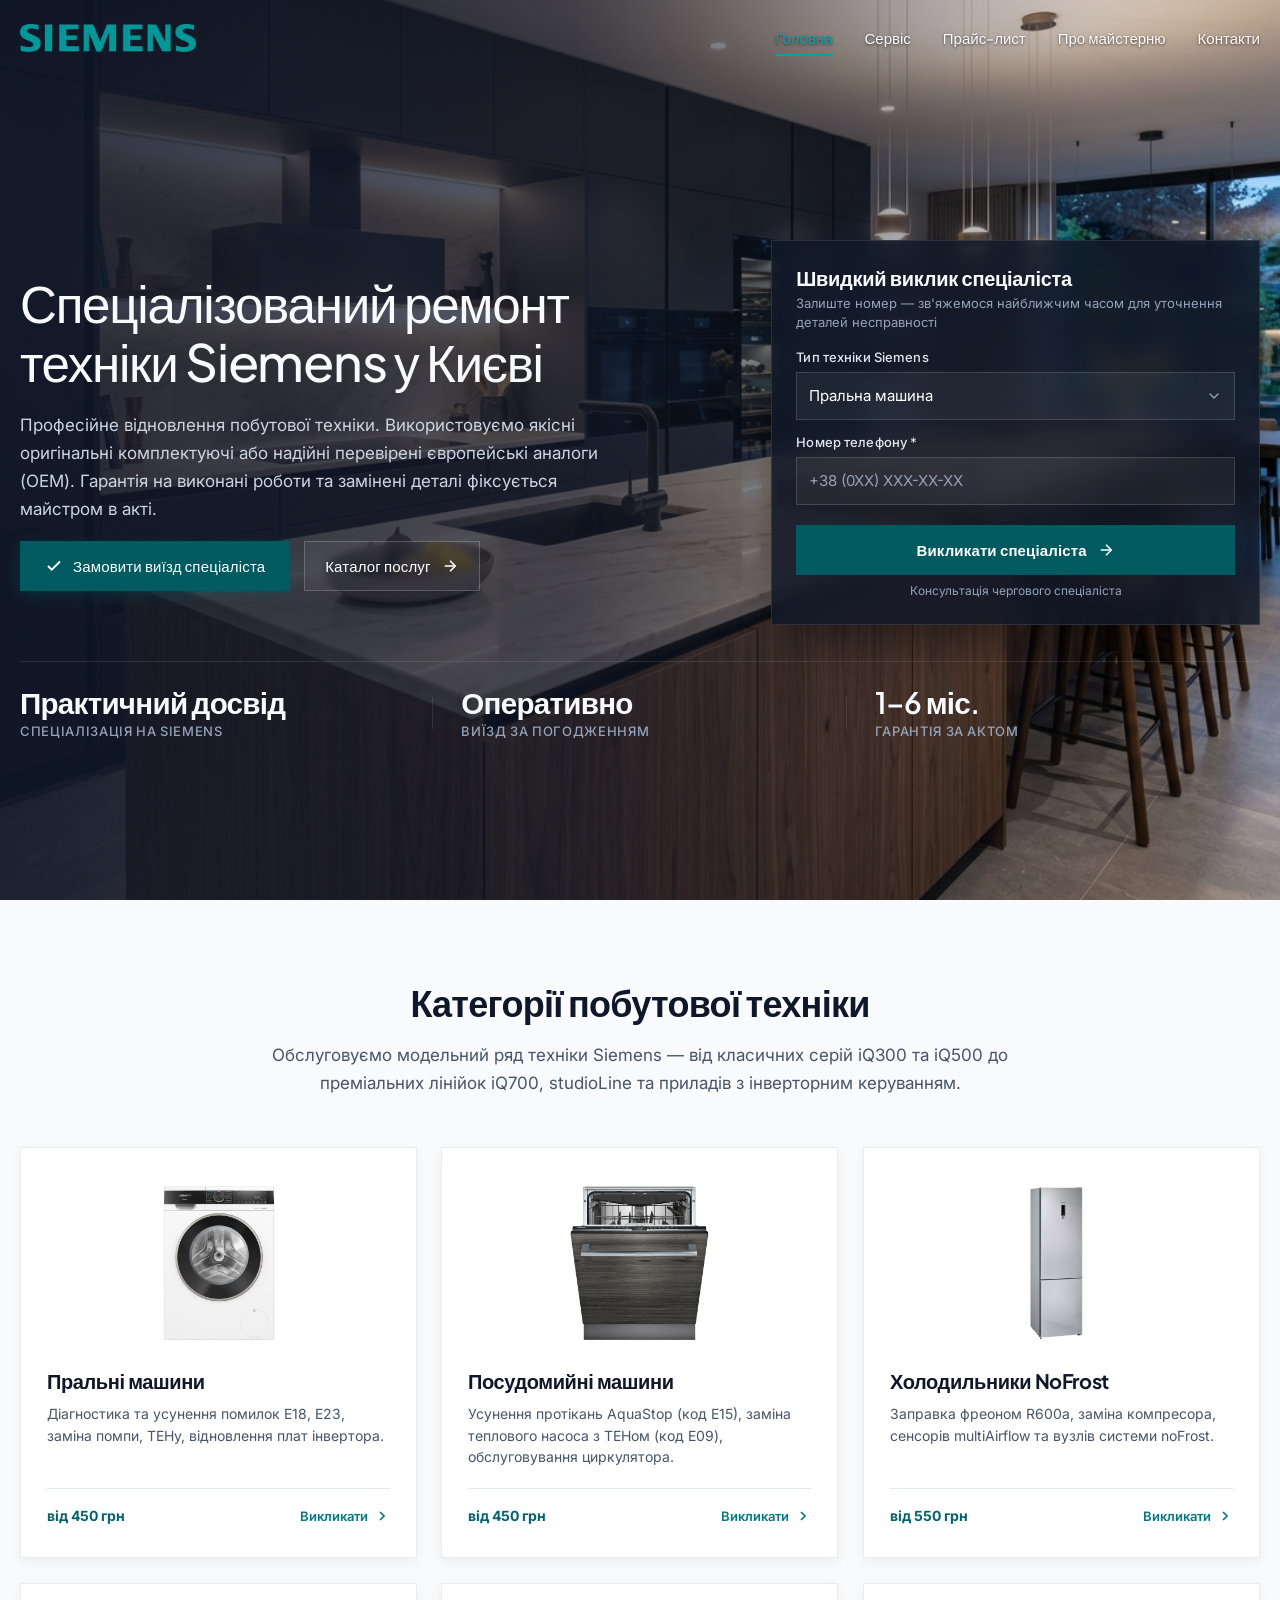
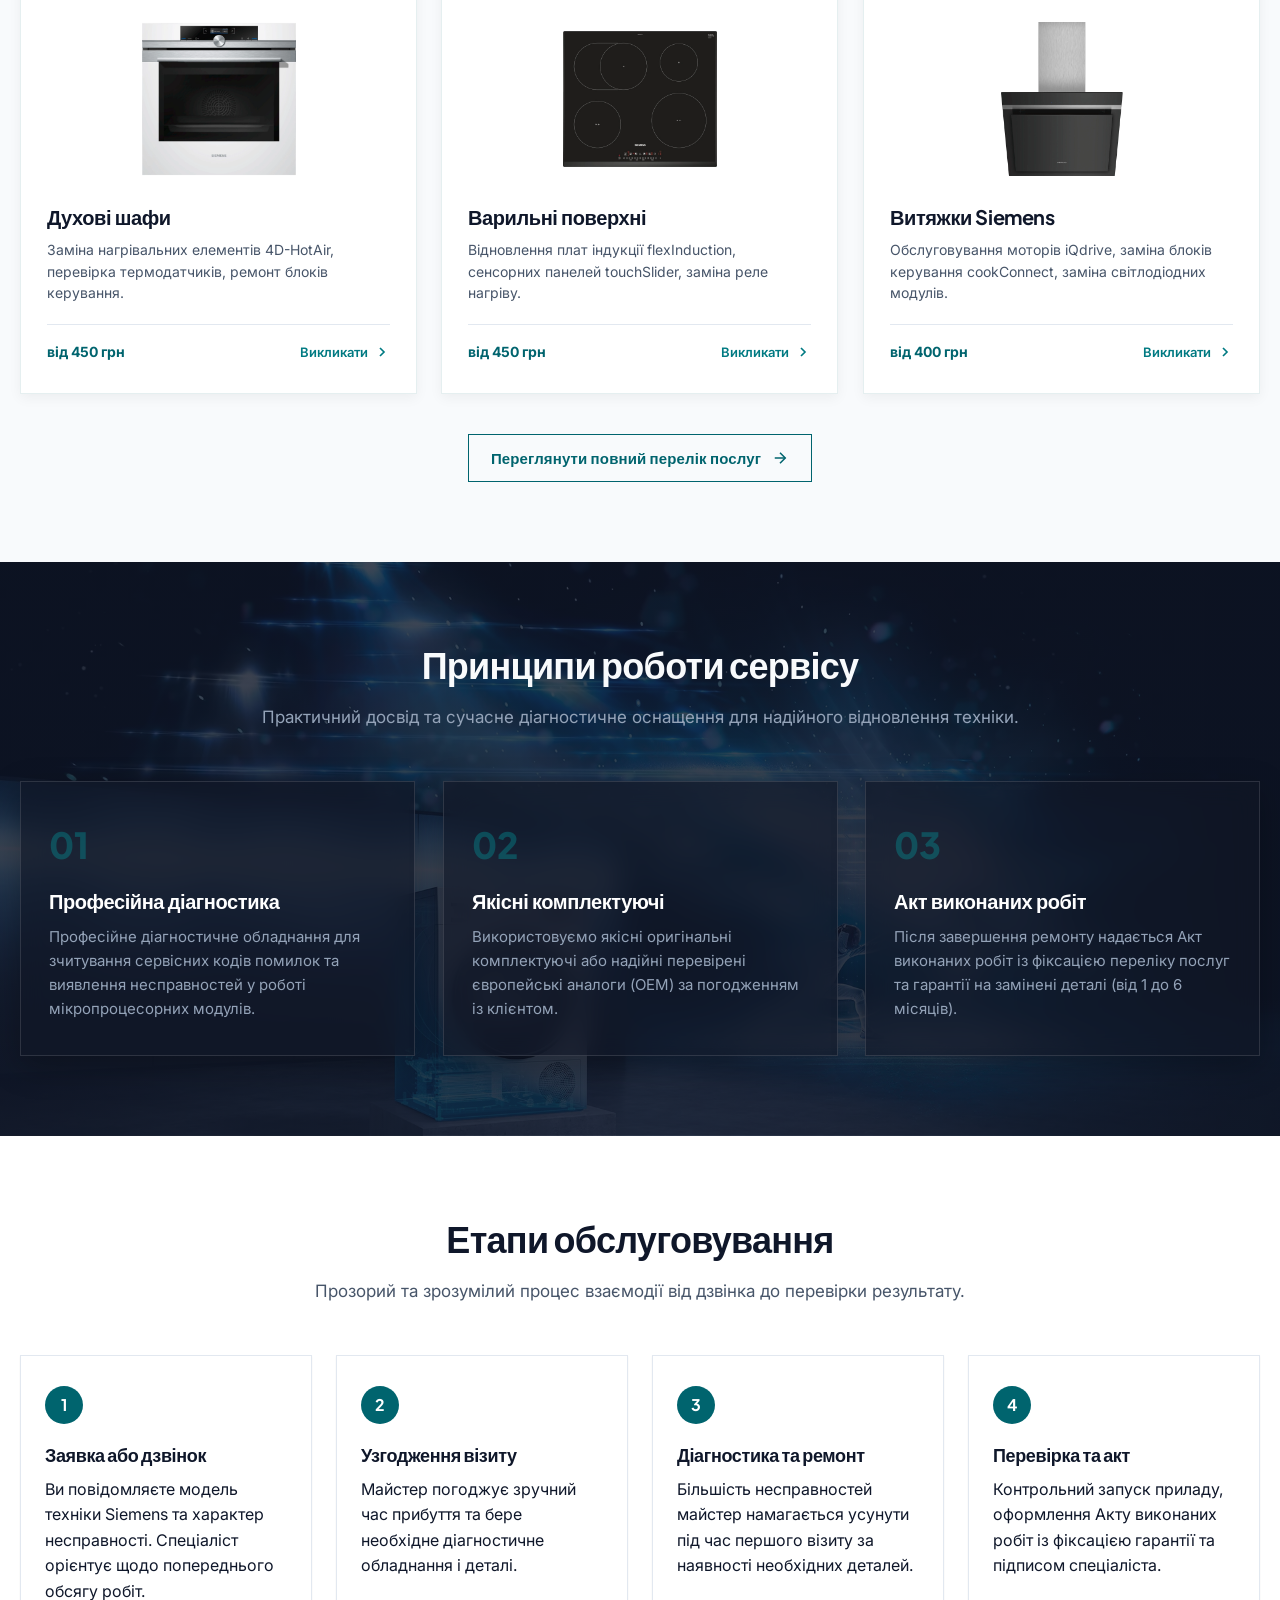
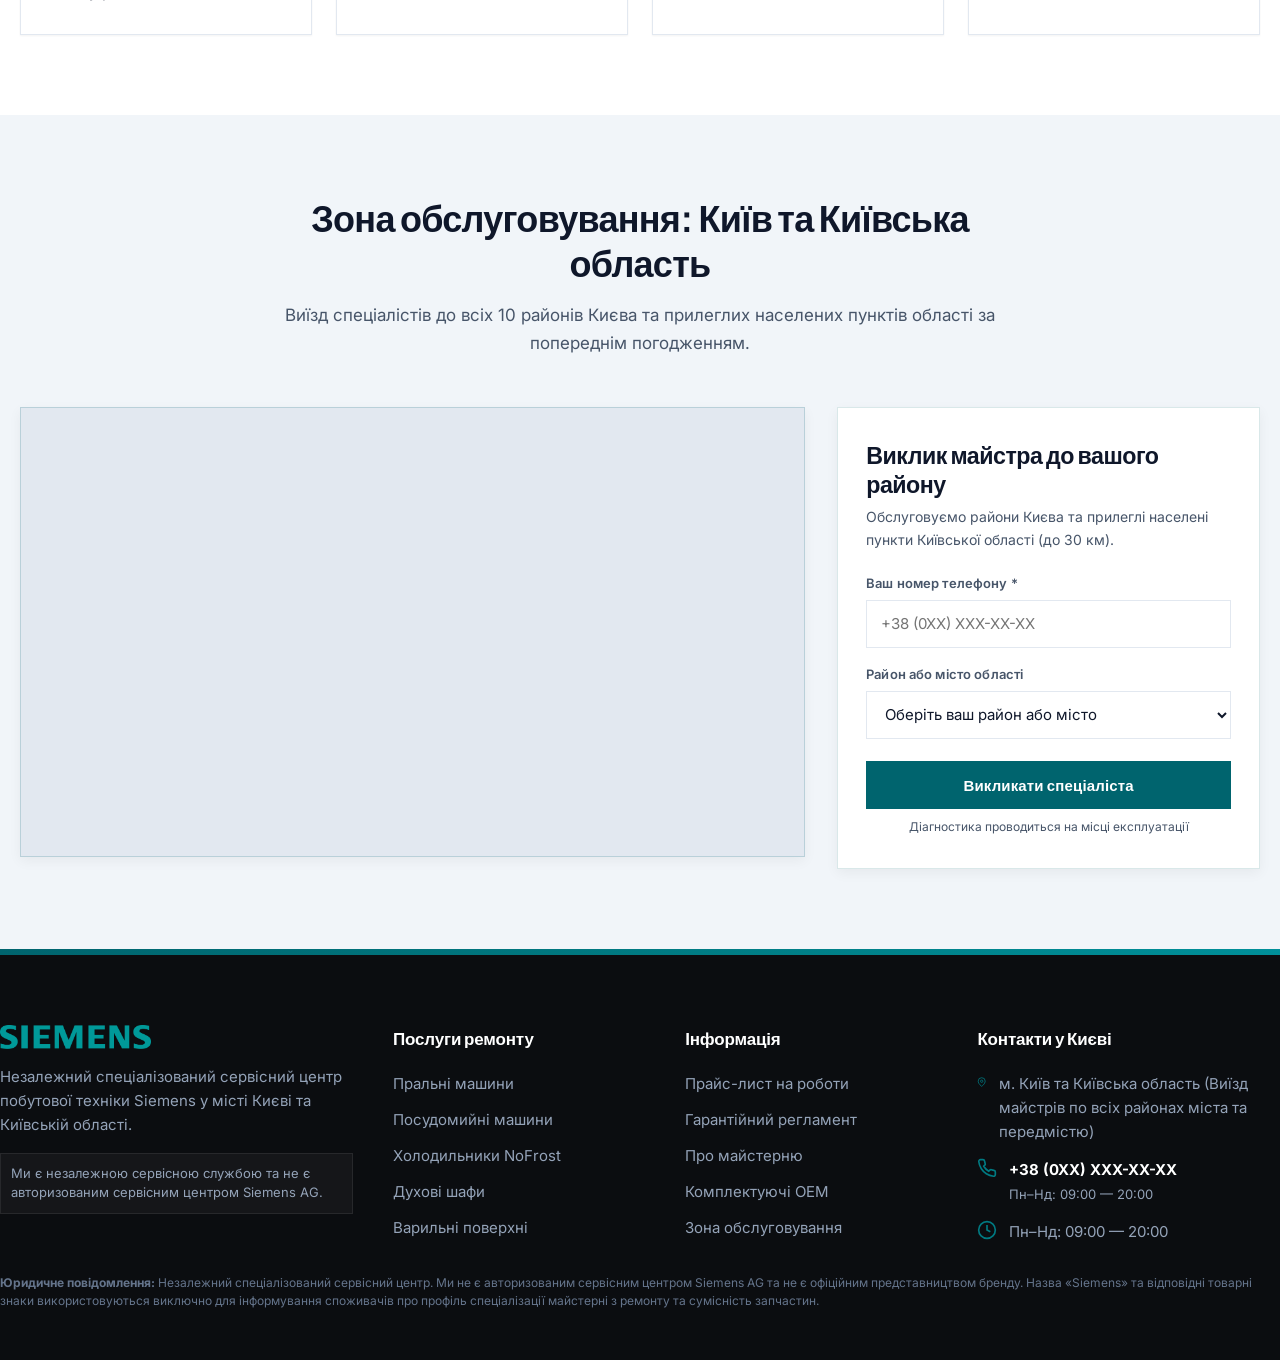
==== index.html @ 7199982a "Initial commit: Siemens service center website" ====
<!DOCTYPE html>
<html lang="uk">

<head>
  <meta charset="UTF-8">
  <meta name="viewport" content="width=device-width, initial-scale=1.0">
  <title>сервісний центр техніки Siemens</title>
  <meta name="description"
    content="Незалежний спеціалізований сервісний центр побутової техніки Siemens у Києві та Київській області. Професійна діагностика, якісні комплектуючі, гарантія на виконані роботи та замінені деталі за актом.">
  <link rel="preconnect" href="https://fonts.googleapis.com">
  <link rel="preconnect" href="https://fonts.gstatic.com" crossorigin>
  <link
    href="https://fonts.googleapis.com/css2?family=Inter:wght@400;500;600;700&family=Plus+Jakarta+Sans:wght@500;600;700;800&display=swap"
    rel="stylesheet">
  <link rel="stylesheet" href="css/style.css">
</head>

<body>



  <!-- Clean Transparent Header -->
  <header class="site-header">
    <div class="container header-wrap">
      <a href="index.html" class="brand-logo" aria-label="Siemens">
        <img src="img/logo.webp" alt="SIEMENS" class="brand-logo-img">
      </a>
      <nav class="main-nav" aria-label="Головна навігація">
        <a href="index.html" class="nav-link active">Головна</a>

        <a href="services.html" class="nav-link">Сервіс</a>
        <a href="prices.html" class="nav-link">Прайс-лист</a>
        <a href="about.html" class="nav-link">Про майстерню</a>
        <a href="contacts.html" class="nav-link">Контакти</a>
      </nav>
      <button type="button" class="mobile-menu-toggle" aria-label="Відкрити меню" data-drawer-open>
        <svg width="26" height="26" viewBox="0 0 24 24" fill="none" stroke="currentColor" stroke-width="2.5"
          stroke-linecap="round">
          <line x1="3" y1="6" x2="21" y2="6"></line>
          <line x1="3" y1="12" x2="21" y2="12"></line>
          <line x1="3" y1="18" x2="21" y2="18"></line>
        </svg>
      </button>
    </div>
  </header>

  <!-- Mobile Drawer -->
  <div class="mobile-drawer-overlay"></div>
  <div class="mobile-drawer">
    <div>
      <div class="mobile-drawer-header">
        <a href="index.html" class="brand-logo">
          <img src="img/logo.webp" alt="Siemens" class="brand-logo-img" style="height: 22px;">
        </a>
        <button type="button" class="mobile-drawer-close" style="background:none; color:#fff; cursor:pointer;"
          aria-label="Закрити меню">
          <svg width="24" height="24" viewBox="0 0 24 24" fill="none" stroke="currentColor" stroke-width="2">
            <line x1="18" y1="6" x2="6" y2="18"></line>
            <line x1="6" y1="6" x2="18" y2="18"></line>
          </svg>
        </button>
      </div>
      <div
        style="font-size: 0.75rem; color: var(--text-light-muted); padding: 0 0 16px 0; border-bottom: 1px solid rgba(255,255,255,0.08); margin-bottom: 16px;">
        Незалежний спеціалізований сервісний центр. Ми не є авторизованим сервісним центром Siemens AG.
      </div>
      <ul class="mobile-nav-list">
        <li><a href="index.html" class="mobile-nav-link active">Головна</a></li>
        <li><a href="services.html" class="mobile-nav-link">Послуги ремонту</a></li>
        <li><a href="prices.html" class="mobile-nav-link">Прайс-лист</a></li>
        <li><a href="about.html" class="mobile-nav-link">Про майстерню</a></li>
        <li><a href="contacts.html" class="mobile-nav-link">Контакти</a></li>
      </ul>
    </div>
    <div style="padding-top: 24px; border-top: 1px solid rgba(255,255,255,0.1);">
      <p style="font-size: 0.8125rem; color: var(--text-light-muted); margin-bottom: 8px;">Зв'язок зі спеціалістом:</p>
      <a href="tel:+380000000000" data-config="phone-mobile"
        style="color: #fff; font-weight: 700; font-size: 1.1rem; display: block; margin-bottom: 16px;">+38 (0XX)
        XXX-XX-XX</a>
      <button type="button" class="btn btn-primary" style="width: 100%;" data-modal-trigger>
        <span>Викликати спеціаліста</span>
      </button>
    </div>
  </div>

  <main id="main-content">
    <!-- Hero Section -->
    <section class="hero-section">
      <div class="container">
        <div class="hero-grid">
          <div class="hero-content">
            <h1 class="hero-title">
              Спеціалізований ремонт техніки Siemens у Києві
            </h1>
            <p class="hero-subtitle">
              Професійне відновлення побутової техніки. Використовуємо якісні оригінальні комплектуючі або надійні
              перевірені європейські аналоги (OEM). Гарантія на виконані роботи та замінені деталі фіксується майстром в
              акті.
            </p>
            <div class="hero-actions">
              <button type="button" class="btn btn-primary" data-modal-trigger data-service="Виклик спеціаліста">
                <svg width="18" height="18" viewBox="0 0 24 24" fill="none" stroke="currentColor" stroke-width="2.5">
                  <polyline points="20 6 9 17 4 12"></polyline>
                </svg>
                <span>Замовити виїзд спеціаліста</span>
              </button>
              <a href="services.html" class="btn btn-outline">
                <span>Каталог послуг</span>
                <svg width="18" height="18" viewBox="0 0 24 24" fill="none" stroke="currentColor" stroke-width="2">
                  <line x1="5" y1="12" x2="19" y2="12"></line>
                  <polyline points="12 5 19 12 12 19"></polyline>
                </svg>
              </a>
            </div>
          </div>

          <!-- Quick Express Request Card -->
          <div class="hero-card">
            <div class="hero-card-header">
              <h2 class="hero-card-title">Швидкий виклик спеціаліста</h2>
              <p class="hero-card-desc">Залиште номер — зв'яжемося найближчим часом для уточнення деталей несправності
              </p>
            </div>
            <form data-ajax-form method="POST" action="send.php">
              <!-- Honeypot -->
              <input type="text" name="website_url" class="form-honeypot" tabindex="-1" autocomplete="off">
              <input type="hidden" name="form_source" value="Головний екран (Hero)">

              <div class="form-group">
                <label class="form-label">Тип техніки Siemens</label>
                <select name="appliance" class="form-control" required>
                  <option value="Пральна машина">Пральна машина</option>
                  <option value="Посудомийна машина">Посудомийна машина</option>
                  <option value="Холодильник">Холодильник NoFrost</option>
                  <option value="Духова шафа">Духова шафа</option>
                  <option value="Варильна поверхня">Варильна поверхня</option>
                  <option value="Витяжка">Витяжка</option>
                </select>
              </div>

              <div class="form-group">
                <label class="form-label">Номер телефону *</label>
                <input type="tel" name="phone" class="form-control" placeholder="+38 (0XX) XXX-XX-XX" required>
              </div>

              <button type="submit" class="btn btn-primary" style="width: 100%; margin-top: 8px;">
                <span>Викликати спеціаліста</span>
                <svg width="18" height="18" viewBox="0 0 24 24" fill="none" stroke="currentColor" stroke-width="2">
                  <line x1="5" y1="12" x2="19" y2="12"></line>
                  <polyline points="12 5 19 12 12 19"></polyline>
                </svg>
              </button>
              <p class="form-help" style="text-align: center;">Консультація чергового спеціаліста</p>
            </form>
          </div>
        </div>

        <!-- Bottom Transparent Metrics Row -->
        <div class="hero-metrics">
          <div class="metric-item">
            <span class="metric-val" data-config="metrics-experience">Досвід</span>
            <span class="metric-label">Спеціалізація на Siemens</span>
          </div>
          <div class="metric-item">
            <span class="metric-val" data-config="metrics-arrival">Оперативно</span>
            <span class="metric-label">Виїзд за погодженням</span>
          </div>
          <div class="metric-item">
            <span class="metric-val" data-config="metrics-warranty">1–6 міс.</span>
            <span class="metric-label">Гарантія за актом</span>
          </div>
        </div>
      </div>
    </section>

    <!-- Categories Grid Section (Clean White Cards) -->
    <section id="services" class="section-py" style="background-color: var(--bg-light);">
      <div class="container">
        <div class="section-header">
          <h2 class="section-title">Категорії побутової техніки</h2>
          <p class="section-desc">
            Обслуговуємо модельний ряд техніки Siemens — від класичних серій iQ300 та iQ500 до преміальних лінійок
            iQ700, studioLine та приладів з інверторним керуванням.
          </p>
        </div>

        <div class="categories-grid">
          <!-- Card 1: Washing -->
          <div class="category-card" data-modal-trigger data-service="Пральні машини">
            <div class="category-image-box">
              <img src="img/pralka.webp" alt="Пральні машини Siemens" class="category-img" loading="lazy">
            </div>
            <h3 class="category-title">Пральні машини</h3>
            <p class="category-desc">
              Діагностика та усунення помилок E18, E23, заміна помпи, ТЕНу, відновлення плат інвертора.
            </p>
            <div class="category-footer">
              <span class="category-price">від 450 грн</span>
              <span class="category-arrow">
                <span>Викликати</span>
                <svg width="16" height="16" viewBox="0 0 24 24" fill="none" stroke="currentColor" stroke-width="2.5">
                  <polyline points="9 18 15 12 9 6"></polyline>
                </svg>
              </span>
            </div>
          </div>

          <!-- Card 2: Dishwashers -->
          <div class="category-card" data-modal-trigger data-service="Посудомийні машини">
            <div class="category-image-box">
              <img src="img/posuda.webp" alt="Посудомийні машини Siemens" class="category-img" loading="lazy">
            </div>
            <h3 class="category-title">Посудомийні машини</h3>
            <p class="category-desc">
              Усунення протікань AquaStop (код E15), заміна теплового насоса з ТЕНом (код E09), обслуговування
              циркулятора.
            </p>
            <div class="category-footer">
              <span class="category-price">від 450 грн</span>
              <span class="category-arrow">
                <span>Викликати</span>
                <svg width="16" height="16" viewBox="0 0 24 24" fill="none" stroke="currentColor" stroke-width="2.5">
                  <polyline points="9 18 15 12 9 6"></polyline>
                </svg>
              </span>
            </div>
          </div>

          <!-- Card 3: Fridges -->
          <div class="category-card" data-modal-trigger data-service="Холодильники">
            <div class="category-image-box">
              <img src="img/holodos.webp" alt="Холодильники Siemens NoFrost" class="category-img" loading="lazy">
            </div>
            <h3 class="category-title">Холодильники NoFrost</h3>
            <p class="category-desc">
              Заправка фреоном R600a, заміна компресора, сенсорів multiAirflow та вузлів системи noFrost.
            </p>
            <div class="category-footer">
              <span class="category-price">від 550 грн</span>
              <span class="category-arrow">
                <span>Викликати</span>
                <svg width="16" height="16" viewBox="0 0 24 24" fill="none" stroke="currentColor" stroke-width="2.5">
                  <polyline points="9 18 15 12 9 6"></polyline>
                </svg>
              </span>
            </div>
          </div>

          <!-- Card 4: Ovens -->
          <div class="category-card" data-modal-trigger data-service="Духові шафи">
            <div class="category-image-box">
              <img src="img/Duhova-shafa.webp" alt="Духові шафи Siemens" class="category-img" loading="lazy">
            </div>
            <h3 class="category-title">Духові шафи</h3>
            <p class="category-desc">
              Заміна нагрівальних елементів 4D-HotAir, перевірка термодатчиків, ремонт блоків керування.
            </p>
            <div class="category-footer">
              <span class="category-price">від 450 грн</span>
              <span class="category-arrow">
                <span>Викликати</span>
                <svg width="16" height="16" viewBox="0 0 24 24" fill="none" stroke="currentColor" stroke-width="2.5">
                  <polyline points="9 18 15 12 9 6"></polyline>
                </svg>
              </span>
            </div>
          </div>

          <!-- Card 5: Cooktops -->
          <div class="category-card" data-modal-trigger data-service="Варильні поверхні">
            <div class="category-image-box">
              <img src="img/poverhna.webp" alt="Варильні поверхні Siemens" class="category-img" loading="lazy">
            </div>
            <h3 class="category-title">Варильні поверхні</h3>
            <p class="category-desc">
              Відновлення плат індукції flexInduction, сенсорних панелей touchSlider, заміна реле нагріву.
            </p>
            <div class="category-footer">
              <span class="category-price">від 450 грн</span>
              <span class="category-arrow">
                <span>Викликати</span>
                <svg width="16" height="16" viewBox="0 0 24 24" fill="none" stroke="currentColor" stroke-width="2.5">
                  <polyline points="9 18 15 12 9 6"></polyline>
                </svg>
              </span>
            </div>
          </div>

          <!-- Card 6: Range Hoods -->
          <div class="category-card" data-modal-trigger data-service="Витяжки">
            <div class="category-image-box">
              <img src="img/witajka.webp" alt="Витяжки Siemens" class="category-img" loading="lazy">
            </div>
            <h3 class="category-title">Витяжки Siemens</h3>
            <p class="category-desc">
              Обслуговування моторів iQdrive, заміна блоків керування cookConnect, заміна світлодіодних модулів.
            </p>
            <div class="category-footer">
              <span class="category-price">від 400 грн</span>
              <span class="category-arrow">
                <span>Викликати</span>
                <svg width="16" height="16" viewBox="0 0 24 24" fill="none" stroke="currentColor" stroke-width="2.5">
                  <polyline points="9 18 15 12 9 6"></polyline>
                </svg>
              </span>
            </div>
          </div>
        </div>

        <div style="text-align: center; margin-top: 40px;">
          <a href="services.html" class="btn btn-secondary">
            <span>Переглянути повний перелік послуг</span>
            <svg width="18" height="18" viewBox="0 0 24 24" fill="none" stroke="currentColor" stroke-width="2">
              <line x1="5" y1="12" x2="19" y2="12"></line>
              <polyline points="12 5 19 12 12 19"></polyline>
            </svg>
          </a>
        </div>
      </div>
    </section>

    <!-- Standards & Engineering Approach Section (Dark Graphite) -->
    <section class="section-py standards-section">
      <div class="container">
        <div class="section-header">
          <h2 class="section-title title-white">Принципи роботи сервісу</h2>
          <p class="section-desc desc-muted">
            Практичний досвід та сучасне діагностичне оснащення для надійного відновлення техніки.
          </p>
        </div>

        <div class="standards-grid">
          <div class="standard-card">
            <div class="standard-number">01</div>
            <h3 class="standard-title">Професійна діагностика</h3>
            <p class="standard-text">
              Професійне діагностичне обладнання для зчитування сервісних кодів помилок та виявлення несправностей у
              роботі мікропроцесорних модулів.
            </p>
          </div>

          <div class="standard-card">
            <div class="standard-number">02</div>
            <h3 class="standard-title">Якісні комплектуючі</h3>
            <p class="standard-text">
              Використовуємо якісні оригінальні комплектуючі або надійні перевірені європейські аналоги (OEM) за
              погодженням із клієнтом.
            </p>
          </div>

          <div class="standard-card">
            <div class="standard-number">03</div>
            <h3 class="standard-title">Акт виконаних робіт</h3>
            <p class="standard-text">
              Після завершення ремонту надається Акт виконаних робіт із фіксацією переліку послуг та гарантії на
              замінені деталі (від 1 до 6 місяців).
            </p>
          </div>
        </div>
      </div>
    </section>

    <!-- Step-by-Step Callout Workflow -->
    <section class="section-py" style="background-color: #ffffff;">
      <div class="container">
        <div class="section-header">
          <h2 class="section-title">Етапи обслуговування</h2>
          <p class="section-desc">
            Прозорий та зрозумілий процес взаємодії від дзвінка до перевірки результату.
          </p>
        </div>

        <div class="workflow-steps">
          <div class="step-card">
            <div class="step-badge">1</div>
            <h3 class="step-title">Заявка або дзвінок</h3>
            <p class="step-desc">
              Ви повідомляєте модель техніки Siemens та характер несправності. Спеціаліст орієнтує щодо попереднього
              обсягу робіт.
            </p>
          </div>

          <div class="step-card">
            <div class="step-badge">2</div>
            <h3 class="step-title">Узгодження візиту</h3>
            <p class="step-desc">
              Майстер погоджує зручний час прибуття та бере необхідне діагностичне обладнання і деталі.
            </p>
          </div>

          <div class="step-card">
            <div class="step-badge">3</div>
            <h3 class="step-title">Діагностика та ремонт</h3>
            <p class="step-desc">
              Більшість несправностей майстер намагається усунути під час першого візиту за наявності необхідних
              деталей.
            </p>
          </div>

          <div class="step-card">
            <div class="step-badge">4</div>
            <h3 class="step-title">Перевірка та акт</h3>
            <p class="step-desc">
              Контрольний запуск приладу, оформлення Акту виконаних робіт із фіксацією гарантії та підписом спеціаліста.
            </p>
          </div>
        </div>
      </div>
    </section>

    <!-- Interactive Real Geographic Map & Quick Request Section -->
    <section class="section-py map-section-real" id="mapSection">
      <div class="container">
        <div class="section-header">
          <h2 class="section-title">Зона обслуговування: Київ та Київська область</h2>
          <p class="section-desc">
            Виїзд спеціалістів до всіх 10 районів Києва та прилеглих населених пунктів області за попереднім
            погодженням.
          </p>
        </div>

        <div class="real-map-grid">
          <!-- Real Interactive Geographic Google Map (Height 450px) -->
          <div class="real-map-container">
            <iframe
              src="https://maps.google.com/maps?q=%D0%BC%D1%96%D1%81%D1%82%D0%BE+%D0%9A%D0%B8%D1%97%D0%B2&t=&z=11&ie=UTF8&iwloc=&output=embed"
              class="real-map-iframe" allowfullscreen="" loading="lazy" referrerpolicy="no-referrer-when-downgrade"
              title="Зона обслуговування: м. Київ та область">
            </iframe>
          </div>

          <!-- Quick Request Card -->
          <div class="real-map-form-box">
            <h3 class="floating-card-title">Виклик майстра до вашого району</h3>
            <p class="floating-card-desc">
              Обслуговуємо райони Києва та прилеглі населені пункти Київської області (до 30 км).
            </p>
            <form data-ajax-form method="POST" action="send.php">
              <input type="text" name="website_url" class="form-honeypot" tabindex="-1" autocomplete="off">
              <input type="hidden" name="form_source" value="Карта районів (index.html)">

              <div class="form-group">
                <label class="form-label">Ваш номер телефону *</label>
                <input type="tel" name="phone" class="form-control" placeholder="+38 (0XX) XXX-XX-XX" required>
              </div>

              <div class="form-group">
                <label class="form-label">Район або місто області</label>
                <select name="district" class="form-control">
                  <option value="" disabled selected>Оберіть ваш район або місто</option>
                  <optgroup label="Київ (усі райони)">
                    <option value="Печерський район">Печерський район</option>
                    <option value="Шевченківський район">Шевченківський район</option>
                    <option value="Голосіївський район">Голосіївський район</option>
                    <option value="Оболонський район">Оболонський район</option>
                    <option value="Подільський район">Подільський район</option>
                    <option value="Солом'янський район">Солом'янський район</option>
                    <option value="Святошинський район">Святошинський район</option>
                    <option value="Дарницький район">Дарницький район</option>
                    <option value="Дніпровський район">Дніпровський район</option>
                    <option value="Деснянський район">Деснянський район</option>
                  </optgroup>
                  <optgroup label="Київська область">
                    <option value="Бровари">м. Бровари</option>
                    <option value="Бориспіль">м. Бориспіль</option>
                    <option value="Ірпінь / Буча">м. Ірпінь / Буча</option>
                    <option value="Вишгород">м. Вишгород</option>
                    <option value="Софіївська Борщагівка">Софіївська Борщагівка / Вишневе</option>
                    <option value="Обухів">м. Обухів</option>
                  </optgroup>
                </select>
              </div>

              <button type="submit" class="btn btn-primary" style="width: 100%; margin-top: 6px;">
                <span>Викликати спеціаліста</span>
              </button>
              <p class="form-help" style="color: var(--text-secondary); text-align: center; margin-top: 8px;">
                Діагностика проводиться на місці експлуатації
              </p>
            </form>
          </div>
        </div>
      </div>
    </section>
  </main>

  <!-- Footer with signature petrol accent stripe -->
  <footer class="site-footer">
    <div class="footer-accent-stripe"></div>
    <div class="container footer-top">
      <div class="footer-grid">
        <!-- Col 1: Brand & Info -->
        <div>
          <a href="index.html" class="brand-logo" style="margin-bottom: 16px; display: inline-flex;">
            <img src="img/logo.webp" alt="Siemens" class="brand-logo-img" style="height: 24px;">
          </a>
          <p style="line-height: 1.6; margin-bottom: 16px;">
            Незалежний спеціалізований сервісний центр побутової техніки Siemens у місті Києві та Київській області.
          </p>
          <div
            style="font-size: 0.8125rem; color: #94a3b8; line-height: 1.5; padding: 10px; background: rgba(255,255,255,0.04); border: 1px solid rgba(255,255,255,0.08); border-radius: 0; margin-bottom: 16px;">
            Ми є незалежною сервісною службою та не є авторизованим сервісним центром Siemens AG.
          </div>
        </div>

        <!-- Col 2: Services -->
        <div>
          <div class="footer-col-title">Послуги ремонту</div>
          <ul class="footer-links">
            <li><a href="services.html#washing">Пральні машини</a></li>
            <li><a href="services.html#dishwashers">Посудомийні машини</a></li>
            <li><a href="services.html#fridges">Холодильники NoFrost</a></li>
            <li><a href="services.html#ovens">Духові шафи</a></li>
            <li><a href="services.html#cooktops">Варильні поверхні</a></li>
          </ul>
        </div>

        <!-- Col 3: Navigation -->
        <div>
          <div class="footer-col-title">Інформація</div>
          <ul class="footer-links">
            <li><a href="prices.html">Прайс-лист на роботи</a></li>
            <li><a href="prices.html#guarantee">Гарантійний регламент</a></li>
            <li><a href="about.html">Про майстерню</a></li>
            <li><a href="about.html#certificates">Комплектуючі OEM</a></li>
            <li><a href="contacts.html">Зона обслуговування</a></li>
          </ul>
        </div>

        <!-- Col 4: Contacts & Schedule -->
        <div>
          <div class="footer-col-title">Контакти у Києві</div>
          <div class="footer-contact-item">
            <svg width="20" height="20" viewBox="0 0 24 24" fill="none" stroke="var(--petrol-vibrant)" stroke-width="2">
              <path d="M21 10c0 7-9 13-9 13s-9-6-9-13a9 9 0 0 1 18 0z"></path>
              <circle cx="12" cy="10" r="3"></circle>
            </svg>
            <span data-config="address-full">м. Київ та область (Виїзне обслуговування)</span>
          </div>
          <div class="footer-contact-item">
            <svg width="20" height="20" viewBox="0 0 24 24" fill="none" stroke="var(--petrol-vibrant)" stroke-width="2">
              <path
                d="M22 16.92v3a2 2 0 0 1-2.18 2 19.79 19.79 0 0 1-8.63-3.07 19.5 19.5 0 0 1-6-6 19.79 19.79 0 0 1-3.07-8.67A2 2 0 0 1 4.11 2h3a2 2 0 0 1 2 1.72 12.84 12.84 0 0 0 .7 2.81 2 2 0 0 1-.45 2.11L8.09 9.91a16 16 0 0 0 6 6l1.27-1.27a2 2 0 0 1 2.11-.45 12.84 12.84 0 0 0 2.81.7A2 2 0 0 1 22 16.92z">
              </path>
            </svg>
            <div>
              <a href="tel:+380000000000" data-config="phone-mobile"
                style="color: #fff; font-weight: 700; display: block;">+38 (0XX) XXX-XX-XX</a>
              <span style="font-size: 0.8125rem; color: #94a3b8;">Пн–Нд: 09:00 — 20:00</span>
            </div>
          </div>
          <div class="footer-contact-item">
            <svg width="20" height="20" viewBox="0 0 24 24" fill="none" stroke="var(--petrol-vibrant)" stroke-width="2">
              <circle cx="12" cy="12" r="10"></circle>
              <polyline points="12 6 12 12 16 14"></polyline>
            </svg>
            <span data-config="schedule-work">Пн–Нд: 09:00 — 20:00</span>
          </div>
        </div>
      </div>

      <div class="legal-disclaimer">
        <strong>Юридичне повідомлення:</strong> Незалежний спеціалізований сервісний центр. Ми не є авторизованим
        сервісним центром Siemens AG та не є офіційним представництвом бренду. Назва «Siemens» та відповідні товарні
        знаки використовуються виключно для інформування споживачів про профіль спеціалізації майстерні з ремонту та
        сумісність запчастин.
      </div>
  </footer>

  <!-- Fast Master Callout Modal Dialog -->
  <div class="modal-backdrop" id="callModal" role="dialog" aria-modal="true" aria-labelledby="modalTitle">
    <div class="modal-dialog">
      <div class="modal-header">
        <h3 id="modalTitle" style="font-size: 1.3rem; color: #fff;">Виклик спеціаліста</h3>
        <p style="font-size: 0.8125rem; color: var(--text-light-muted); margin-top: 4px;">Заповніть форму — зв'яжемося
          найближчим часом для уточнення деталей</p>
        <button type="button" class="modal-close-btn" aria-label="Закрити модальне вікно">
          <svg width="20" height="20" viewBox="0 0 24 24" fill="none" stroke="currentColor" stroke-width="2">
            <line x1="18" y1="6" x2="6" y2="18"></line>
            <line x1="6" y1="6" x2="18" y2="18"></line>
          </svg>
        </button>
      </div>
      <div class="modal-body">
        <form data-ajax-form method="POST" action="send.php">
          <input type="text" name="website_url" class="form-honeypot" tabindex="-1" autocomplete="off">
          <input type="hidden" name="form_source" value="Модальне вікно (Швидкий виклик)">

          <div class="form-group">
            <label class="form-label">Тип техніки Siemens *</label>
            <select name="appliance" class="form-control" required>
              <option value="Пральні машини">Пральна машина</option>
              <option value="Посудомийні машини">Посудомийна машина</option>
              <option value="Холодильники">Холодильник / Морозильник</option>
              <option value="Духові шафи">Духова шафа</option>
              <option value="Варильні поверхні">Варильна поверхня</option>
              <option value="Витяжки">Витяжка</option>
              <option value="Інша техніка Siemens">Інший прилад</option>
            </select>
          </div>

          <div class="form-group">
            <label class="form-label">Номер телефону для зв'язку *</label>
            <input type="tel" name="phone" class="form-control" placeholder="+38 (0XX) XXX-XX-XX" required>
          </div>

          <div class="form-group">
            <label class="form-label">Ваше ім'я</label>
            <input type="text" name="name" class="form-control" placeholder="Олександр">
          </div>

          <div class="form-group">
            <label class="form-label">Опис несправності (або код помилки)</label>
            <textarea name="comment" class="form-control" placeholder="Наприклад: помилка E18, не зливає воду..."
              style="min-height: 80px;"></textarea>
          </div>

          <button type="submit" class="btn btn-primary" style="width: 100%; margin-top: 10px;">
            <span>Підтвердити виклик</span>
          </button>
          <p class="form-help" style="text-align: center;">Гарантуємо конфіденційність персональних даних</p>
        </form>
      </div>
    </div>
  </div>

  <!-- Scripts -->
  <script src="js/config.js"></script>
  <script src="js/main.js"></script>
</body>

</html>
---- css/style.css ----
/* ==========================================================================
   SIEMENS SERVICE KYIV - MODERN ENGINEERING DESIGN SYSTEM
   Німецька точність, чиста геометрія та технологічний преміум-дизайн
   ========================================================================== */

/* --------------------------------------------------------------------------
   1. Design Tokens & CSS Variables
   -------------------------------------------------------------------------- */
:root {
  /* Siemens Brand Palette - Authentic German Engineering */
  --petrol-deep: #00646e;
  /* Authentic Siemens Petrol */
  --petrol-mid: #005058;
  /* Dark Slate Petrol */
  --petrol-vibrant: #007a82;
  /* Subtle Tech Petrol Accent */
  --petrol-light: #008f99;
  /* Accent Petrol */
  --petrol-glow: rgba(0, 100, 110, 0.15);
  --petrol-subtle: rgba(0, 100, 110, 0.06);

  /* Deep Monochrome Graphite Palette (Swiss/Bauhaus Minimal) */
  --bg-graphite-deep: #0b0d10;
  --bg-graphite: #0f1115;
  /* Main Dark Surface */
  --bg-graphite-card: #14171d;
  /* Solid Elevated Block */
  --bg-graphite-border: rgba(255, 255, 255, 0.08);

  /* Clean Light Surfaces */
  --bg-light: #f8fafc;
  --bg-card-white: #ffffff;
  --bg-surface-subtle: #f1f5f9;

  /* Typography Colors */
  --text-main: #0f172a;
  /* High Contrast Charcoal */
  --text-secondary: #475569;
  /* Muted Slate */
  --text-light: #f8fafc;
  /* Crisp White */
  --text-light-muted: #94a3b8;
  /* Technical Gray */

  /* Functional Colors */
  --success: #10b981;
  --warning: #f59e0b;
  --danger: #ef4444;
  --border-light: #e2e8f0;
  --border-focus: #00646e;

  /* Fonts - Crisp Grotesque */
  --font-heading: 'Plus Jakarta Sans', -apple-system, BlinkMacSystemFont, "Segoe UI", Roboto, sans-serif;
  --font-body: 'Inter', -apple-system, BlinkMacSystemFont, "Segoe UI", Roboto, sans-serif;

  /* Dimensions & Ergonomics */
  --btn-height: 48px;
  --input-height: 48px;
  --radius-sm: 0px;
  --radius-md: 0px;
  --radius-lg: 0px;
  --radius-xl: 0px;
  --container-max: 1320px;

  /* Transitions */
  --transition-fast: 0.18s cubic-bezier(0.4, 0, 0.2, 1);
  --transition-smooth: 0.28s cubic-bezier(0.16, 1, 0.3, 1);

  /* Shadows - Subtle Industrial Soft Shadows */
  --shadow-sm: 0 1px 2px rgba(0, 0, 0, 0.05);
  --shadow-card: 0 4px 12px rgba(0, 0, 0, 0.05);
  --shadow-card-hover: 0 12px 24px -4px rgba(0, 0, 0, 0.08);
  --shadow-floating: 0 16px 36px rgba(0, 0, 0, 0.12);
}

/* --------------------------------------------------------------------------
   2. Reset & Base Styles
   -------------------------------------------------------------------------- */
*,
*::before,
*::after {
  box-sizing: border-box;
  margin: 0;
  padding: 0;
}

html {
  font-size: 16px;
  scroll-behavior: smooth;
  -webkit-font-smoothing: antialiased;
  -moz-osx-font-smoothing: grayscale;
}

body {
  font-family: var(--font-body);
  color: var(--text-main);
  background-color: var(--bg-light);
  line-height: 1.6;
  overflow-x: hidden;
}

img,
svg {
  display: block;
  max-width: 100%;
}

a {
  color: inherit;
  text-decoration: none;
  transition: color var(--transition-fast);
}

button,
input,
select,
textarea {
  font: inherit;
  outline: none;
  border: none;
}

/* --------------------------------------------------------------------------
   3. Layout & Containers
   -------------------------------------------------------------------------- */
.container {
  width: 100%;
  max-width: var(--container-max);
  margin-left: auto;
  margin-right: auto;
  padding-left: 20px;
  padding-right: 20px;
}

.section-py {
  padding-top: 80px;
  padding-bottom: 80px;
}

@media (max-width: 768px) {
  .section-py {
    padding-top: 50px;
    padding-bottom: 50px;
  }
}

/* --------------------------------------------------------------------------
   4. Typography & Section Headers
   -------------------------------------------------------------------------- */
h1,
h2,
h3,
h4,
h5,
h6 {
  font-family: var(--font-heading);
  font-weight: 700;
  line-height: 1.25;
  letter-spacing: -0.02em;
}

.section-header {
  text-align: center;
  max-width: 760px;
  margin: 0 auto 50px auto;
}

.section-tag {
  display: inline-flex;
  align-items: center;
  gap: 8px;
  background: rgba(0, 100, 110, 0.08);
  color: var(--petrol-deep);
  font-family: var(--font-heading);
  font-weight: 600;
  font-size: 0.8125rem;
  text-transform: uppercase;
  letter-spacing: 0.08em;
  padding: 6px 14px;
  border-radius: 0;
  margin-bottom: 14px;
  border: 1px solid rgba(0, 100, 110, 0.15);
}

.section-tag.tag-dark {
  background: rgba(0, 163, 166, 0.12);
  color: var(--petrol-vibrant);
  border-color: rgba(0, 163, 166, 0.25);
}

.section-title {
  font-size: 2.25rem;
  color: var(--text-main);
  margin-bottom: 16px;
}

.section-title.title-white {
  color: var(--text-light);
}

.section-desc {
  font-size: 1.0625rem;
  color: var(--text-secondary);
  line-height: 1.65;
}

.section-desc.desc-muted {
  color: var(--text-light-muted);
}

@media (max-width: 768px) {
  .section-title {
    font-size: 1.75rem;
  }

  .section-header {
    margin-bottom: 35px;
  }
}

/* --------------------------------------------------------------------------
   5. Buttons & Interactive Controls (Minimum 48px Touch Target)
   -------------------------------------------------------------------------- */
.btn {
  display: inline-flex;
  align-items: center;
  justify-content: center;
  gap: 10px;
  min-height: var(--btn-height);
  padding: 0 22px;
  border-radius: var(--radius-sm);
  font-family: var(--font-heading);
  font-weight: 600;
  font-size: 0.9375rem;
  cursor: pointer;
  transition: all var(--transition-fast);
  text-align: center;
  white-space: nowrap;
  position: relative;
  letter-spacing: 0.01em;
}

.btn-primary {
  background-color: var(--petrol-deep);
  color: #ffffff;
  border: 1px solid var(--petrol-deep);
  box-shadow: none;
}

.btn-primary:hover {
  background-color: var(--petrol-mid);
  border-color: var(--petrol-mid);
  transform: translateY(-1px);
  color: #ffffff;
}

.btn-primary:active {
  transform: translateY(0);
}

.btn-secondary {
  background: transparent;
  color: var(--petrol-deep);
  border: 1.5px solid var(--petrol-deep);
}

.btn-secondary:hover {
  background: var(--petrol-subtle);
  border-color: var(--petrol-deep);
  color: var(--petrol-deep);
}

.btn-outline {
  background: #ffffff;
  color: #0F172A;
  border: 1px solid #cbd5e1;
  box-shadow: 0 1px 2px rgba(0, 0, 0, 0.05);
}

.btn-outline:hover {
  background: #f8fafc;
  border-color: #94a3b8;
  color: #0F172A;
  transform: translateY(-1px);
}

.btn-outline-white {
  background: transparent;
  color: #ffffff;
  border: 1px solid rgba(255, 255, 255, 0.2);
}

.btn-outline-white:hover {
  background: rgba(255, 255, 255, 0.06);
  border-color: rgba(255, 255, 255, 0.4);
  color: #ffffff;
}

.btn-icon-pulse {
  position: relative;
  display: flex;
  align-items: center;
  justify-content: center;
}

.btn:disabled {
  opacity: 0.65;
  cursor: not-allowed;
  transform: none !important;
}

/* Spinner for AJAX button state */
.btn-spinner {
  display: inline-block;
  width: 18px;
  height: 18px;
  border: 2px solid rgba(255, 255, 255, 0.3);
  border-top-color: #ffffff;
  border-radius: 50%;
  animation: spin 0.8s linear infinite;
}

@keyframes spin {
  to {
    transform: rotate(360deg);
  }
}

/* --------------------------------------------------------------------------
   6. Top Bar & Sticky Header
   -------------------------------------------------------------------------- */
/* --------------------------------------------------------------------------
   6. Authentic Transparent Siemens Header
   -------------------------------------------------------------------------- */
.top-bar {
  display: none !important;
}

.site-header {
  position: absolute;
  top: 0;
  left: 0;
  width: 100%;
  z-index: 100;
  background: transparent !important;
  border-bottom: none;
  padding: 20px 0 10px;
  transition: background 0.3s ease, transform 0.35s cubic-bezier(0.16, 1, 0.3, 1);
}

.site-header.is-scrolled {
  position: fixed;
  background: rgba(15, 23, 42, 0.95) !important;
  backdrop-filter: blur(14px);
  -webkit-backdrop-filter: blur(14px);
  border-bottom: 1px solid rgba(255, 255, 255, 0.08);
  padding: 12px 0 10px;
  box-shadow: 0 4px 25px rgba(0, 0, 0, 0.4);
}

.site-header.is-hidden {
  transform: translateY(-100%);
}

.header-wrap {
  display: flex;
  align-items: center;
  justify-content: space-between;
  gap: 24px;
}

.brand-logo {
  display: inline-flex;
  align-items: center;
  text-decoration: none;
}

.brand-logo-img {
  height: 28px;
  width: auto;
  display: block;
}

.main-nav {
  display: flex;
  align-items: center;
  gap: 32px;
}

.nav-link {
  font-family: var(--font-heading);
  font-size: 0.9375rem;
  font-weight: 500;
  color: #F8FAFC;
  position: relative;
  padding: 6px 0;
  white-space: nowrap;
  text-shadow: 0 1px 3px rgba(0, 0, 0, 0.6);
  transition: color var(--transition-fast);
}

.nav-link:hover,
.nav-link.active {
  color: #00A3AD;
  font-weight: 500;
}

.nav-link.active::after {
  content: '';
  position: absolute;
  bottom: 0;
  left: 0;
  width: 100%;
  height: 2px;
  background: #00A3AD;
  border-radius: 0;
}

.mobile-menu-toggle {
  display: none;
  background: transparent;
  color: #F8FAFC;
  padding: 6px;
  cursor: pointer;
  border-radius: var(--radius-sm);
  transition: color var(--transition-fast);
}

.mobile-menu-toggle:hover {
  color: #2DD4BF;
}

@media (max-width: 992px) {
  .main-nav {
    display: none;
  }

  .mobile-menu-toggle {
    display: inline-flex;
    align-items: center;
    justify-content: center;
  }
}

.header-phone-label {
  font-size: 0.6875rem;
  color: #94a3b8;
  text-transform: uppercase;
  letter-spacing: 0.08em;
  white-space: nowrap;
}

.header-phone-link {
  font-family: var(--font-heading);
  font-weight: 700;
  font-size: 1.0625rem;
  color: #ffffff;
  display: inline-flex;
  align-items: center;
  gap: 6px;
  white-space: nowrap;
}

.header-phone-link:hover {
  color: var(--petrol-vibrant);
}

.mobile-menu-toggle {
  display: none;
  background: none;
  color: #ffffff;
  padding: 8px;
  cursor: pointer;
  border-radius: var(--radius-sm);
}

/* --------------------------------------------------------------------------
   7. Mobile Navigation Drawer
   -------------------------------------------------------------------------- */
.mobile-drawer {
  position: fixed;
  top: 0;
  right: -100%;
  width: 85%;
  max-width: 360px;
  height: 100vh;
  background: var(--bg-graphite);
  z-index: 150;
  padding: 30px 24px;
  display: flex;
  flex-direction: column;
  justify-content: space-between;
  box-shadow: -10px 0 30px rgba(0, 0, 0, 0.6);
  transition: right 0.35s cubic-bezier(0.16, 1, 0.3, 1);
  overflow-y: auto;
}

.mobile-drawer.is-open {
  right: 0;
}

.mobile-drawer-overlay {
  position: fixed;
  inset: 0;
  background: rgba(0, 0, 0, 0.7);
  backdrop-filter: blur(4px);
  z-index: 140;
  opacity: 0;
  visibility: hidden;
  transition: all var(--transition-fast);
}

.mobile-drawer-overlay.is-open {
  opacity: 1;
  visibility: visible;
}

.mobile-drawer-header {
  display: flex;
  align-items: center;
  justify-content: space-between;
  margin-bottom: 30px;
}

.mobile-nav-list {
  list-style: none;
  display: flex;
  flex-direction: column;
  gap: 16px;
}

.mobile-nav-link {
  font-family: var(--font-heading);
  font-size: 1.125rem;
  font-weight: 600;
  color: var(--text-light);
  display: block;
  padding: 10px 0;
  border-bottom: 1px solid rgba(255, 255, 255, 0.08);
}

.mobile-nav-link.active {
  color: var(--petrol-vibrant);
}

/* --------------------------------------------------------------------------
/* --------------------------------------------------------------------------
/* --------------------------------------------------------------------------
   8. Hero Section (Premium Interior & Corporate Engineering Aesthetic)
   -------------------------------------------------------------------------- */
.hero-section {
  position: relative;
  width: 100%;
  min-height: 100vh;
  display: flex;
  align-items: center;
  background-color: #0F172A;
  background-image:
    linear-gradient(to right, rgba(15, 23, 42, 0.88) 0%, rgba(15, 23, 42, 0.7) 45%, rgba(15, 23, 42, 0.15) 85%, transparent 100%),
    url('../img/hero.webp');
  background-size: 100% 100%, cover;
  background-position: center center;
  background-repeat: no-repeat;
  color: #F8FAFC;
  padding: 120px 0 40px;
  overflow: hidden;
  box-sizing: border-box;
}

.hero-section > .container {
  width: 100%;
}

.hero-section.subpage-hero {
  min-height: auto;
  padding: 130px 0 75px;
  background-color: #0F172A;
  background-image:
    linear-gradient(to bottom, transparent 60%, rgba(15, 23, 42, 0.95) 100%),
    linear-gradient(to right, rgba(15, 23, 42, 0.90) 0%, rgba(15, 23, 42, 0.70) 50%, rgba(15, 23, 42, 0.40) 100%),
    url('../img/hero.webp');
  background-size: 100% 100%, 100% 100%, cover;
  background-position: center center;
}

/* Organic overlap between Subpage Hero and first content cards */
.subpage-hero + .section-py {
  padding-top: 0;
  position: relative;
  z-index: 10;
}

.subpage-hero + .section-py > .container > .service-block:first-child,
.subpage-hero + .section-py > .container > .prices-table-card:first-child,
.subpage-hero + .section-py > .container > .about-grid:first-child,
.subpage-hero + .section-py > .container > .contact-cards-grid:first-child {
  margin-top: -40px;
  position: relative;
  z-index: 10;
}

.hero-grid {
  display: grid;
  grid-template-columns: 1.18fr 0.82fr;
  gap: 48px;
  align-items: center;
  position: relative;
  z-index: 2;
}

.hero-content {
  background: transparent !important;
  border: none !important;
  border-radius: 0 !important;
  padding: 0 !important;
  box-shadow: none !important;
  display: flex;
  flex-direction: column;
}

.hero-title {
  font-family: var(--font-heading);
  font-size: clamp(2.35rem, 4vw, 3.25rem);
  font-weight: 500;
  line-height: 1.15;
  letter-spacing: -0.025em;
  margin-bottom: 20px;
  color: #F8FAFC;
}

.hero-title .text-gradient,
.hero-title .hero-brand-name {
  color: #F8FAFC;
  background: none;
  -webkit-text-fill-color: initial;
}

.hero-subtitle {
  font-size: 1.0625rem;
  color: #CBD5E1;
  line-height: 1.65;
  margin-bottom: 18px;
  max-width: 580px;
}

.hero-actions {
  display: flex;
  align-items: center;
  gap: 14px;
  margin-bottom: 0;
  flex-wrap: wrap;
}

.hero-actions .btn-primary {
  background-color: #005B60;
  color: #ffffff;
  padding: 12px 24px;
  border-radius: 0;
  font-weight: 500;
  border: 1px solid #005B60;
  box-shadow: 0 4px 14px rgba(0, 91, 96, 0.35);
  transition: background-color 0.2s ease, border-color 0.2s ease, transform 0.15s ease;
}

.hero-actions .btn-primary:hover {
  background-color: #00474B;
  border-color: #00474B;
  transform: translateY(-1px);
}

.hero-actions .btn-outline {
  background: rgba(255, 255, 255, 0.05);
  color: #ffffff;
  border: 1px solid rgba(255, 255, 255, 0.2);
  padding: 12px 20px;
  border-radius: 0;
  font-weight: 500;
  backdrop-filter: blur(4px);
  -webkit-backdrop-filter: blur(4px);
  transition: all 0.2s ease;
}

.hero-actions .btn-outline:hover {
  background: rgba(255, 255, 255, 0.15);
  border-color: rgba(255, 255, 255, 0.3);
  color: #ffffff;
  transform: translateY(-1px);
}

/* Strict Tabular Metrics Grid with Subtle 32px Vertical Dividers */
.hero-metrics {
  display: grid;
  grid-template-columns: repeat(3, 1fr);
  gap: 0;
  padding-top: 24px;
  margin-top: 36px;
  border-top: 1px solid rgba(255, 255, 255, 0.1);
  position: relative;
  z-index: 2;
}

.metric-item {
  display: flex;
  flex-direction: column;
  padding: 0 28px;
  position: relative;
}

.metric-item:first-child {
  padding-left: 0;
}

.metric-item:last-child {
  padding-right: 0;
}

.metric-item:not(:last-child)::after {
  content: '';
  position: absolute;
  right: 0;
  top: 50%;
  transform: translateY(-50%);
  width: 1px;
  height: 32px;
  background-color: rgba(255, 255, 255, 0.10);
}

.metric-val {
  font-family: var(--font-heading);
  font-size: 1.85rem;
  font-weight: 600;
  color: #F8FAFC;
  letter-spacing: -0.025em;
  line-height: 1.1;
}

.metric-label {
  font-size: 0.8125rem;
  color: #94A3B8;
  text-transform: uppercase;
  letter-spacing: 0.05em;
  margin-top: 4px;
  line-height: 1.35;
  font-weight: 500;
}

/* Hero Right: Dark Premium Floating Request Card */
.hero-card {
  background: rgba(17, 24, 39, 0.85);
  backdrop-filter: blur(12px);
  -webkit-backdrop-filter: blur(12px);
  border: 1px solid rgba(255, 255, 255, 0.1);
  border-radius: 0;
  padding: 24px;
  box-shadow: 0 25px 50px -12px rgba(0, 0, 0, 0.5);
  display: flex;
  flex-direction: column;
  justify-content: center;
  color: #ffffff;
}

.hero-card::before {
  display: none;
}

.hero-card-header {
  margin-bottom: 16px;
}

.hero-card-title {
  font-family: var(--font-heading);
  font-size: 1.25rem;
  font-weight: 600;
  letter-spacing: -0.015em;
  color: #F8FAFC;
  margin-bottom: 4px;
}

.hero-card-desc {
  font-size: 0.8125rem;
  color: #94A3B8;
  line-height: 1.45;
}

.hero-card .form-group {
  margin-bottom: 12px;
}

.hero-card .form-label {
  color: #E2E8F0;
  font-size: 0.8125rem;
  font-weight: 500;
  margin-bottom: 4px;
}

.hero-card .form-control {
  background: rgba(255, 255, 255, 0.05);
  border: 1px solid rgba(255, 255, 255, 0.15);
  color: #ffffff;
  border-radius: 0;
  padding: 9px 12px;
  font-size: 0.9375rem;
}

.hero-card .form-control::placeholder {
  color: #94A3B8;
}

.hero-card select.form-control {
  appearance: none;
  -webkit-appearance: none;
  background-image: url("data:image/svg+xml,%3Csvg xmlns='http://www.w3.org/2000/svg' width='16' height='16' viewBox='0 0 24 24' fill='none' stroke='%2394A3B8' stroke-width='2' stroke-linecap='round' stroke-linejoin='round'%3E%3Cpolyline points='6 9 12 15 18 9'%3E%3C/polyline%3E%3C/svg%3E");
  background-repeat: no-repeat;
  background-position: right 12px center;
  padding-right: 36px;
  cursor: pointer;
}

.hero-card select.form-control option {
  background-color: #111827;
  color: #F8FAFC;
}

.hero-card .form-control:focus {
  border-color: #005B60;
  background: rgba(255, 255, 255, 0.08);
  box-shadow: 0 0 0 3px rgba(0, 91, 96, 0.25);
}

.hero-card .btn-primary {
  background-color: #005B60;
  border-color: #005B60;
  color: #ffffff;
  padding: 12px 16px;
  border-radius: 0;
  font-weight: 600;
}

.hero-card .btn-primary:hover {
  background-color: #00474B;
  border-color: #00474B;
}

.hero-card .form-help {
  color: #94A3B8;
  font-size: 0.75rem;
  margin-top: 6px;
}

@media (max-width: 992px) {
  .hero-section {
    padding: 105px 0 45px;
    min-height: auto;
  }

  .hero-grid {
    grid-template-columns: 1fr;
    gap: 32px;
  }

  .hero-title {
    font-size: 2.25rem;
  }

  .hero-card {
    padding: 24px;
  }

  .metric-item {
    padding: 0 16px;
  }
}

@media (max-width: 640px) {
  .hero-metrics {
    grid-template-columns: 1fr;
    gap: 16px;
    margin-top: 32px;
  }

  .metric-item {
    padding: 0 0 16px 0;
    border-bottom: 1px solid rgba(255, 255, 255, 0.10);
  }

  .metric-item::after {
    display: none;
  }

  .metric-item:last-child {
    border-bottom: none;
    padding-bottom: 0;
  }
}

/* --------------------------------------------------------------------------
   9. Form Controls (Crisp Flat Precision)
   -------------------------------------------------------------------------- */
.form-group {
  margin-bottom: 16px;
  position: relative;
}

.form-label {
  display: block;
  font-size: 0.8125rem;
  font-weight: 600;
  margin-bottom: 6px;
  color: var(--text-secondary);
  letter-spacing: 0.01em;
}

.form-label.label-white {
  color: #cbd5e1;
}

.form-control {
  width: 100%;
  min-height: var(--input-height);
  padding: 0 14px;
  background: #ffffff;
  border: 1px solid var(--border-light);
  border-radius: var(--radius-sm);
  color: var(--text-main);
  font-size: 0.9375rem;
  transition: border-color var(--transition-fast), background var(--transition-fast);
}

.form-control:focus {
  border-color: var(--petrol-deep);
  outline: none;
}

.form-control-dark {
  background: var(--bg-graphite-deep);
  border: 1px solid rgba(255, 255, 255, 0.12);
  color: #ffffff;
}

.form-control-dark:focus {
  border-color: var(--petrol-deep);
  box-shadow: 0 0 0 1px var(--petrol-deep);
  background: var(--bg-graphite-deep);
}

.form-control-dark option {
  background: #14171d;
  color: #ffffff;
}

textarea.form-control {
  min-height: 100px;
  padding: 12px 14px;
  resize: vertical;
}

.form-help {
  font-size: 0.75rem;
  color: var(--text-light-muted);
  margin-top: 8px;
}

/* Anti-spam honeypot (invisible to humans) */
.form-honeypot {
  position: absolute;
  left: -9999px;
  opacity: 0;
  pointer-events: none;
}

/* --------------------------------------------------------------------------
   10. Interactive Appliance Categories Grid (White Cards with Elevation)
   -------------------------------------------------------------------------- */
.categories-grid {
  display: grid;
  grid-template-columns: repeat(3, 1fr);
  gap: 24px;
}

@media (max-width: 1100px) {
  .categories-grid {
    grid-template-columns: repeat(2, 1fr);
  }
}

@media (max-width: 580px) {
  .categories-grid {
    grid-template-columns: 1fr;
  }
}

.category-card {
  background: var(--bg-card-white);
  border: 1px solid rgba(0, 100, 110, 0.1);
  border-radius: var(--radius-md);
  padding: 30px 26px;
  display: flex;
  flex-direction: column;
  transition: all var(--transition-smooth);
  position: relative;
  box-shadow: var(--shadow-card);
  cursor: pointer;
}

.category-card:hover {
  transform: translateY(-8px);
  border-color: var(--petrol-vibrant);
  box-shadow: var(--shadow-card-hover);
}

.category-image-box {
  width: 100%;
  height: 170px;
  display: flex;
  align-items: center;
  justify-content: center;
  background: #ffffff;
  margin-bottom: 20px;
  padding: 8px;
  overflow: hidden;
}

.category-img {
  max-width: 100%;
  max-height: 100%;
  width: auto;
  height: auto;
  object-fit: contain;
  transition: transform var(--transition-smooth);
}

.category-card:hover .category-img {
  transform: scale(1.06);
}

.category-icon-box {
  width: 60px;
  height: 60px;
  background: rgba(0, 100, 110, 0.06);
  border-radius: var(--radius-sm);
  display: flex;
  align-items: center;
  justify-content: center;
  color: var(--petrol-deep);
  margin-bottom: 22px;
  transition: all var(--transition-fast);
}

.category-card:hover .category-icon-box {
  background: var(--petrol-deep);
  color: #ffffff;
  transform: scale(1.06);
}

.category-title {
  font-size: 1.25rem;
  color: var(--text-main);
  margin-bottom: 10px;
}

.category-desc {
  font-size: 0.875rem;
  color: var(--text-secondary);
  line-height: 1.55;
  margin-bottom: 20px;
  flex-grow: 1;
}

.category-footer {
  display: flex;
  align-items: center;
  justify-content: space-between;
  padding-top: 16px;
  border-top: 1px solid var(--border-light);
}

.category-price {
  font-size: 0.875rem;
  font-weight: 700;
  color: var(--petrol-deep);
}

.category-arrow {
  display: flex;
  align-items: center;
  gap: 6px;
  font-size: 0.8125rem;
  font-weight: 600;
  color: var(--petrol-vibrant);
  transition: transform var(--transition-fast);
}

.category-card:hover .category-arrow {
  transform: translateX(4px);
  color: var(--petrol-deep);
}

/* --------------------------------------------------------------------------
   11. Reliability & Engineering Standards Section
   -------------------------------------------------------------------------- */
.standards-section {
  position: relative;
  background-color: #0F172A;
  background-image: 
    linear-gradient(rgba(15, 23, 42, 0.80), rgba(15, 23, 42, 0.84)),
    url('../img/hero-2.webp');
  background-size: cover;
  background-position: center center;
  background-repeat: no-repeat;
  color: var(--text-light);
}

.standards-grid {
  display: grid;
  grid-template-columns: repeat(3, 1fr);
  gap: 28px;
}

@media (max-width: 900px) {
  .standards-grid {
    grid-template-columns: 1fr;
  }
}

.standard-card {
  background: rgba(17, 24, 39, 0.65);
  backdrop-filter: blur(12px);
  -webkit-backdrop-filter: blur(12px);
  border: 1px solid rgba(255, 255, 255, 0.12);
  border-radius: var(--radius-md);
  padding: 34px 28px;
  box-shadow: 0 10px 30px rgba(0, 0, 0, 0.25);
  transition: all var(--transition-fast);
}

.standard-card:hover {
  background: rgba(17, 24, 39, 0.8);
  border-color: rgba(0, 163, 166, 0.5);
  transform: translateY(-4px);
  box-shadow: 0 14px 35px rgba(0, 0, 0, 0.35);
}

.standard-number {
  font-family: var(--font-heading);
  font-size: 2.25rem;
  font-weight: 800;
  color: rgba(0, 163, 166, 0.35);
  margin-bottom: 14px;
}

.standard-title {
  font-size: 1.25rem;
  color: #ffffff;
  margin-bottom: 12px;
}

.standard-text {
  font-size: 0.9375rem;
  color: var(--text-light-muted);
  line-height: 1.6;
}

/* --------------------------------------------------------------------------
   12. Step-by-Step Engineer Callout Workflow
   -------------------------------------------------------------------------- */
.workflow-steps {
  display: grid;
  grid-template-columns: repeat(4, 1fr);
  gap: 24px;
  position: relative;
}

@media (max-width: 992px) {
  .workflow-steps {
    grid-template-columns: repeat(2, 1fr);
  }
}

@media (max-width: 580px) {
  .workflow-steps {
    grid-template-columns: 1fr;
  }
}

.step-card {
  background: #ffffff;
  border-radius: var(--radius-md);
  border: 1px solid var(--border-light);
  padding: 30px 24px;
  position: relative;
  box-shadow: var(--shadow-sm);
}

.step-badge {
  width: 38px;
  height: 38px;
  background: var(--petrol-deep);
  color: #ffffff;
  border-radius: 50%;
  display: flex;
  align-items: center;
  justify-content: center;
  font-family: var(--font-heading);
  font-weight: 700;
  font-size: 1rem;
  margin-bottom: 20px;
}

.step-title {
  font-size: 1.125rem;
  color: var(--text-main);
  margin-bottom: 10px;
}

/* --------------------------------------------------------------------------
   13. Real Interactive Geographic Map (Google Maps / Leaflet Frame)
   -------------------------------------------------------------------------- */
.map-section-real {
  background: var(--bg-surface-subtle);
  position: relative;
}

.real-map-grid {
  display: grid;
  grid-template-columns: 1.3fr 0.7fr;
  gap: 32px;
  align-items: stretch;
}

@media (max-width: 992px) {
  .real-map-grid {
    grid-template-columns: 1fr;
    gap: 24px;
  }
}

.real-map-container {
  width: 100%;
  height: 450px;
  border-radius: var(--radius-lg);
  overflow: hidden;
  border: 1px solid rgba(0, 100, 110, 0.18);
  box-shadow: var(--shadow-card);
  background: #e2e8f0;
  position: relative;
}

.real-map-iframe {
  width: 100%;
  height: 450px;
  border: 0;
  display: block;
}

.real-map-form-box {
  background: #ffffff;
  border-radius: var(--radius-lg);
  padding: 32px 28px;
  border: 1px solid rgba(0, 100, 110, 0.15);
  box-shadow: var(--shadow-card);
  display: flex;
  flex-direction: column;
  justify-content: center;
}

.floating-card-badge {
  display: inline-flex;
  align-items: center;
  gap: 6px;
  background: rgba(0, 100, 110, 0.08);
  color: var(--petrol-deep);
  font-size: 0.75rem;
  font-weight: 700;
  text-transform: uppercase;
  letter-spacing: 0.08em;
  padding: 4px 10px;
  border-radius: 0;
  margin-bottom: 12px;
  width: fit-content;
}

.floating-card-title {
  font-size: 1.45rem;
  color: var(--text-main);
  margin-bottom: 8px;
}

.floating-card-desc {
  font-size: 0.875rem;
  color: var(--text-secondary);
  margin-bottom: 22px;
}

/* --------------------------------------------------------------------------
   14. Price Tables & Guarantee Regulations (prices.html)
   -------------------------------------------------------------------------- */
.price-table-container {
  background: #ffffff;
  border-radius: var(--radius-md);
  border: 1px solid var(--border-light);
  overflow: hidden;
  box-shadow: var(--shadow-sm);
  margin-bottom: 30px;
}

.price-table {
  width: 100%;
  border-collapse: collapse;
  text-align: left;
}

.price-table th {
  background: #f8fafc;
  padding: 16px 22px;
  font-family: var(--font-heading);
  font-size: 0.875rem;
  font-weight: 700;
  color: var(--text-secondary);
  text-transform: uppercase;
  letter-spacing: 0.05em;
  border-bottom: 1px solid var(--border-light);
}

.price-table td {
  padding: 18px 22px;
  font-size: 0.9375rem;
  color: var(--text-main);
  border-bottom: 1px solid #f1f5f9;
}

.price-table tr:last-child td {
  border-bottom: none;
}

.price-table tr:hover td {
  background: rgba(0, 100, 110, 0.02);
}

.price-tag {
  font-family: var(--font-heading);
  font-weight: 700;
  color: var(--petrol-deep);
  font-size: 1.0625rem;
}

.badge-guarantee {
  display: inline-block;
  background: rgba(16, 185, 129, 0.1);
  color: #059669;
  font-size: 0.75rem;
  font-weight: 600;
  padding: 4px 8px;
  border-radius: 0;
}

/* --------------------------------------------------------------------------
   15. Interactive Calculator Widget (prices.html)
   -------------------------------------------------------------------------- */
.calc-card {
  background: linear-gradient(135deg, #ffffff 0%, #f8fafc 100%);
  border: 1.5px solid rgba(0, 100, 110, 0.15);
  border-radius: var(--radius-lg);
  padding: 36px;
  box-shadow: var(--shadow-card);
}

.calc-grid {
  display: grid;
  grid-template-columns: 1fr 1fr;
  gap: 30px;
  align-items: center;
}

@media (max-width: 768px) {
  .calc-grid {
    grid-template-columns: 1fr;
  }
}

.calc-total-box {
  background: var(--bg-graphite);
  color: #ffffff;
  border-radius: var(--radius-md);
  padding: 30px;
  text-align: center;
  border: 1px solid rgba(0, 163, 166, 0.3);
}

.calc-total-label {
  font-size: 0.875rem;
  color: var(--text-light-muted);
  text-transform: uppercase;
  letter-spacing: 0.08em;
}

.calc-total-val {
  font-family: var(--font-heading);
  font-size: 2.75rem;
  font-weight: 800;
  color: var(--petrol-light);
  margin: 10px 0;
}

/* --------------------------------------------------------------------------
   16. Service Details Breakdown & Error Codes (services.html)
   -------------------------------------------------------------------------- */
.service-block {
  background: #ffffff;
  border-radius: 0;
  border: 1px solid #e2e8f0;
  padding: 32px;
  margin-bottom: 32px;
  box-shadow: 0 4px 20px -2px rgba(0, 0, 0, 0.05);
  transition: border-color 0.2s ease, box-shadow 0.2s ease;
}

.service-block:hover {
  border-color: #cbd5e1;
  box-shadow: 0 10px 25px -3px rgba(0, 0, 0, 0.08);
}

.service-block-header {
  display: flex;
  align-items: center;
  justify-content: space-between;
  margin-bottom: 24px;
  padding-bottom: 20px;
  border-bottom: 1px solid #f1f5f9;
  flex-wrap: wrap;
  gap: 20px;
}

.service-block-header .btn-primary {
  padding: 12px 24px;
  border-radius: 0;
  font-weight: 500;
  white-space: nowrap;
  flex-shrink: 0;
}

.service-title-group {
  display: flex;
  align-items: center;
  gap: 18px;
}

.service-icon-lg {
  width: 54px;
  height: 54px;
  background: rgba(0, 100, 110, 0.08);
  border-radius: 0;
  display: flex;
  align-items: center;
  justify-content: center;
  color: var(--petrol-deep);
  flex-shrink: 0;
}

.error-chips-wrap {
  display: flex;
  flex-wrap: wrap;
  gap: 8px;
  margin-top: 12px;
}

.error-chip {
  font-family: ui-monospace, SFMono-Regular, Menlo, Monaco, Consolas, "Liberation Mono", "Courier New", monospace;
  font-size: 0.75rem;
  font-weight: 500;
  background-color: #f1f5f9;
  color: #334155;
  border: 1px solid rgba(226, 232, 240, 0.8);
  border-radius: 0;
  padding: 6px 10px;
  box-shadow: 0 1px 2px 0 rgba(0, 0, 0, 0.05);
  display: inline-flex;
  align-items: center;
  line-height: 1.35;
}

@media (max-width: 860px) {
  .service-block > div[style*="grid"] {
    grid-template-columns: 1fr !important;
    gap: 20px !important;
  }
}

@media (max-width: 768px) {
  .service-block {
    padding: 24px 20px;
  }
  
  .service-block-header {
    flex-direction: column;
    align-items: flex-start;
  }
  
  .service-block-header .btn-primary {
    width: 100%;
    justify-content: center;
  }
}

/* --------------------------------------------------------------------------
   17. Official Work Act & Certification Mockup (about.html)
   -------------------------------------------------------------------------- */
.act-mockup {
  background: #ffffff;
  border: 1px solid #cbd5e1;
  border-radius: var(--radius-md);
  padding: 30px;
  box-shadow: 0 10px 25px rgba(0, 0, 0, 0.05);
  position: relative;
}

.act-stamp {
  position: absolute;
  bottom: 25px;
  right: 25px;
  width: 100px;
  height: 100px;
  border: 2px dashed #00828a;
  border-radius: 50%;
  display: flex;
  align-items: center;
  justify-content: center;
  text-align: center;
  font-size: 0.625rem;
  font-weight: 700;
  color: #00828a;
  transform: rotate(-15deg);
  opacity: 0.85;
}

/* --------------------------------------------------------------------------
   18. Contacts Page Specifics (contacts.html)
   -------------------------------------------------------------------------- */
.contact-cards-grid {
  display: grid;
  grid-template-columns: repeat(3, 1fr);
  gap: 24px;
  margin-bottom: 50px;
}

@media (max-width: 860px) {
  .contact-cards-grid {
    grid-template-columns: 1fr;
  }
}

.contact-card-box {
  background: #ffffff;
  border-radius: var(--radius-md);
  border: 1px solid var(--border-light);
  padding: 28px;
  display: flex;
  flex-direction: column;
  box-shadow: var(--shadow-sm);
}

.contact-card-icon {
  width: 48px;
  height: 48px;
  background: rgba(0, 100, 110, 0.08);
  border-radius: var(--radius-sm);
  display: flex;
  align-items: center;
  justify-content: center;
  color: var(--petrol-deep);
  margin-bottom: 18px;
}

/* --------------------------------------------------------------------------
   19. Modal Dialog (Fast Master Dispatch)
   -------------------------------------------------------------------------- */
.modal-backdrop {
  position: fixed;
  inset: 0;
  background: rgba(12, 14, 17, 0.75);
  backdrop-filter: blur(8px);
  -webkit-backdrop-filter: blur(8px);
  z-index: 200;
  display: flex;
  align-items: center;
  justify-content: center;
  padding: 20px;
  opacity: 0;
  visibility: hidden;
  transition: all var(--transition-smooth);
}

.modal-backdrop.is-open {
  opacity: 1;
  visibility: visible;
}

.modal-dialog {
  width: 100%;
  max-width: 500px;
  background: #ffffff;
  border-radius: var(--radius-lg);
  border: 1px solid rgba(0, 100, 110, 0.15);
  box-shadow: var(--shadow-floating);
  overflow: hidden;
  transform: translateY(20px) scale(0.96);
  transition: all var(--transition-smooth);
  position: relative;
}

.modal-backdrop.is-open .modal-dialog {
  transform: translateY(0) scale(1);
}

.modal-header {
  background: var(--bg-graphite);
  color: #ffffff;
  padding: 24px 28px;
  position: relative;
}

.modal-header::after {
  content: '';
  position: absolute;
  bottom: 0;
  left: 0;
  right: 0;
  height: 3px;
  background: linear-gradient(90deg, var(--petrol-deep), var(--petrol-light));
}

.modal-close-btn {
  position: absolute;
  top: 20px;
  right: 20px;
  background: rgba(255, 255, 255, 0.1);
  color: #ffffff;
  border-radius: 0;
  width: 36px;
  height: 36px;
  display: flex;
  align-items: center;
  justify-content: center;
  cursor: pointer;
  transition: background var(--transition-fast);
}

.modal-close-btn:hover {
  background: rgba(255, 255, 255, 0.25);
}

.modal-body {
  padding: 28px;
}

/* --------------------------------------------------------------------------
   20. Toast / Success Alert Notification
   -------------------------------------------------------------------------- */
.toast-notice {
  position: fixed;
  bottom: 30px;
  right: 30px;
  background: var(--bg-graphite);
  color: #ffffff;
  border: 1px solid var(--petrol-vibrant);
  border-radius: var(--radius-md);
  padding: 18px 24px;
  box-shadow: var(--shadow-floating);
  display: flex;
  align-items: center;
  gap: 16px;
  z-index: 300;
  transform: translateY(100px);
  opacity: 0;
  transition: all var(--transition-smooth);
}

.toast-notice.is-show {
  transform: translateY(0);
  opacity: 1;
}

/* --------------------------------------------------------------------------
   21. Footer (Signature Teal Stripe transitioning into Graphite)
   -------------------------------------------------------------------------- */
.site-footer {
  position: relative;
  background-color: var(--bg-graphite-deep);
  color: var(--text-light-muted);
  font-size: 0.9375rem;
  overflow: hidden;
}

/* Vibrant Teal Top Border Stripe */
.footer-accent-stripe {
  height: 6px;
  background: linear-gradient(90deg, var(--petrol-deep) 0%, var(--petrol-vibrant) 50%, var(--petrol-light) 100%);
  width: 100%;
}

.footer-top {
  padding: 70px 0 50px;
}

.footer-grid {
  display: grid;
  grid-template-columns: 1.4fr 1fr 1fr 1.2fr;
  gap: 40px;
}

@media (max-width: 992px) {
  .footer-grid {
    grid-template-columns: 1fr 1fr;
  }
}

@media (max-width: 580px) {
  .footer-grid {
    grid-template-columns: 1fr;
  }
}

.footer-col-title {
  font-family: var(--font-heading);
  font-size: 1.0625rem;
  font-weight: 700;
  color: #ffffff;
  margin-bottom: 20px;
  letter-spacing: -0.01em;
}

.footer-links {
  list-style: none;
  display: flex;
  flex-direction: column;
  gap: 12px;
}

.footer-links a {
  color: var(--text-light-muted);
  transition: color var(--transition-fast);
}

.footer-links a:hover {
  color: var(--petrol-light);
  padding-left: 4px;
}

.footer-contact-item {
  display: flex;
  align-items: flex-start;
  gap: 12px;
  margin-bottom: 14px;
  color: var(--text-light-muted);
}

.footer-bottom {
  padding: 24px 0;
  border-top: 1px solid rgba(255, 255, 255, 0.08);
  font-size: 0.8125rem;
}

.footer-bottom-inner {
  display: flex;
  align-items: center;
  justify-content: space-between;
  flex-wrap: wrap;
  gap: 16px;
}

.legal-disclaimer {
  color: #64748b;
  font-size: 0.75rem;
  line-height: 1.5;
  margin-top: 16px;
}

/* --------------------------------------------------------------------------
   22. Responsive Adjustments
   -------------------------------------------------------------------------- */
@media (max-width: 1180px) {
  .main-nav {
    display: none;
  }

  .mobile-menu-toggle {
    display: flex;
    align-items: center;
    justify-content: center;
  }

  .top-bar-left {
    display: none;
  }
}

@media (max-width: 768px) {
  .header-inner {
    height: 68px;
  }

  .header-phone-box {
    display: none;
  }
}

@media (max-width: 580px) {
  .header-actions .btn {
    padding: 0 16px;
    font-size: 0.875rem;
    min-height: 44px;
  }

  .hero-actions .btn {
    width: 100%;
  }

  .hero-metrics {
    grid-template-columns: 1fr;
    gap: 16px;
  }
}

/* --------------------------------------------------------------------------
   23. Scroll Reveal Animations (Плавна поява об'єктів при скролі вниз)
   -------------------------------------------------------------------------- */
.reveal-init {
  opacity: 0;
  transform: translateY(32px);
  transition: opacity 0.65s cubic-bezier(0.16, 1, 0.3, 1), transform 0.65s cubic-bezier(0.16, 1, 0.3, 1);
  will-change: opacity, transform;
}

.reveal-init.is-revealed {
  opacity: 1;
  transform: translateY(0);
}

.category-card.is-revealed:hover {
  transform: translateY(-8px);
  border-color: var(--petrol-vibrant);
  box-shadow: var(--shadow-card-hover);
}

.standard-card.is-revealed:hover {
  transform: translateY(-4px);
  border-color: rgba(0, 163, 166, 0.4);
}

/* Каскадна затримка появи карток у сітках (Stagger effect) */
.categories-grid>*:nth-child(1) {
  transition-delay: 0.04s;
}

.categories-grid>*:nth-child(2) {
  transition-delay: 0.10s;
}

.categories-grid>*:nth-child(3) {
  transition-delay: 0.16s;
}

.categories-grid>*:nth-child(4) {
  transition-delay: 0.22s;
}

.categories-grid>*:nth-child(5) {
  transition-delay: 0.08s;
}

.categories-grid>*:nth-child(6) {
  transition-delay: 0.14s;
}

.categories-grid>*:nth-child(7) {
  transition-delay: 0.20s;
}

.categories-grid>*:nth-child(8) {
  transition-delay: 0.26s;
}

.standards-grid>*:nth-child(1) {
  transition-delay: 0.05s;
}

.standards-grid>*:nth-child(2) {
  transition-delay: 0.14s;
}

.standards-grid>*:nth-child(3) {
  transition-delay: 0.23s;
}

.workflow-steps>*:nth-child(1) {
  transition-delay: 0.05s;
}

.workflow-steps>*:nth-child(2) {
  transition-delay: 0.12s;
}

.workflow-steps>*:nth-child(3) {
  transition-delay: 0.19s;
}

.workflow-steps>*:nth-child(4) {
  transition-delay: 0.26s;
}

.contact-cards-grid>*:nth-child(1) {
  transition-delay: 0.05s;
}

.contact-cards-grid>*:nth-child(2) {
  transition-delay: 0.14s;
}

.contact-cards-grid>*:nth-child(3) {
  transition-delay: 0.23s;
}

@media (prefers-reduced-motion: reduce) {
  .reveal-init {
    opacity: 1 !important;
    transform: none !important;
    transition: none !important;
  }
}
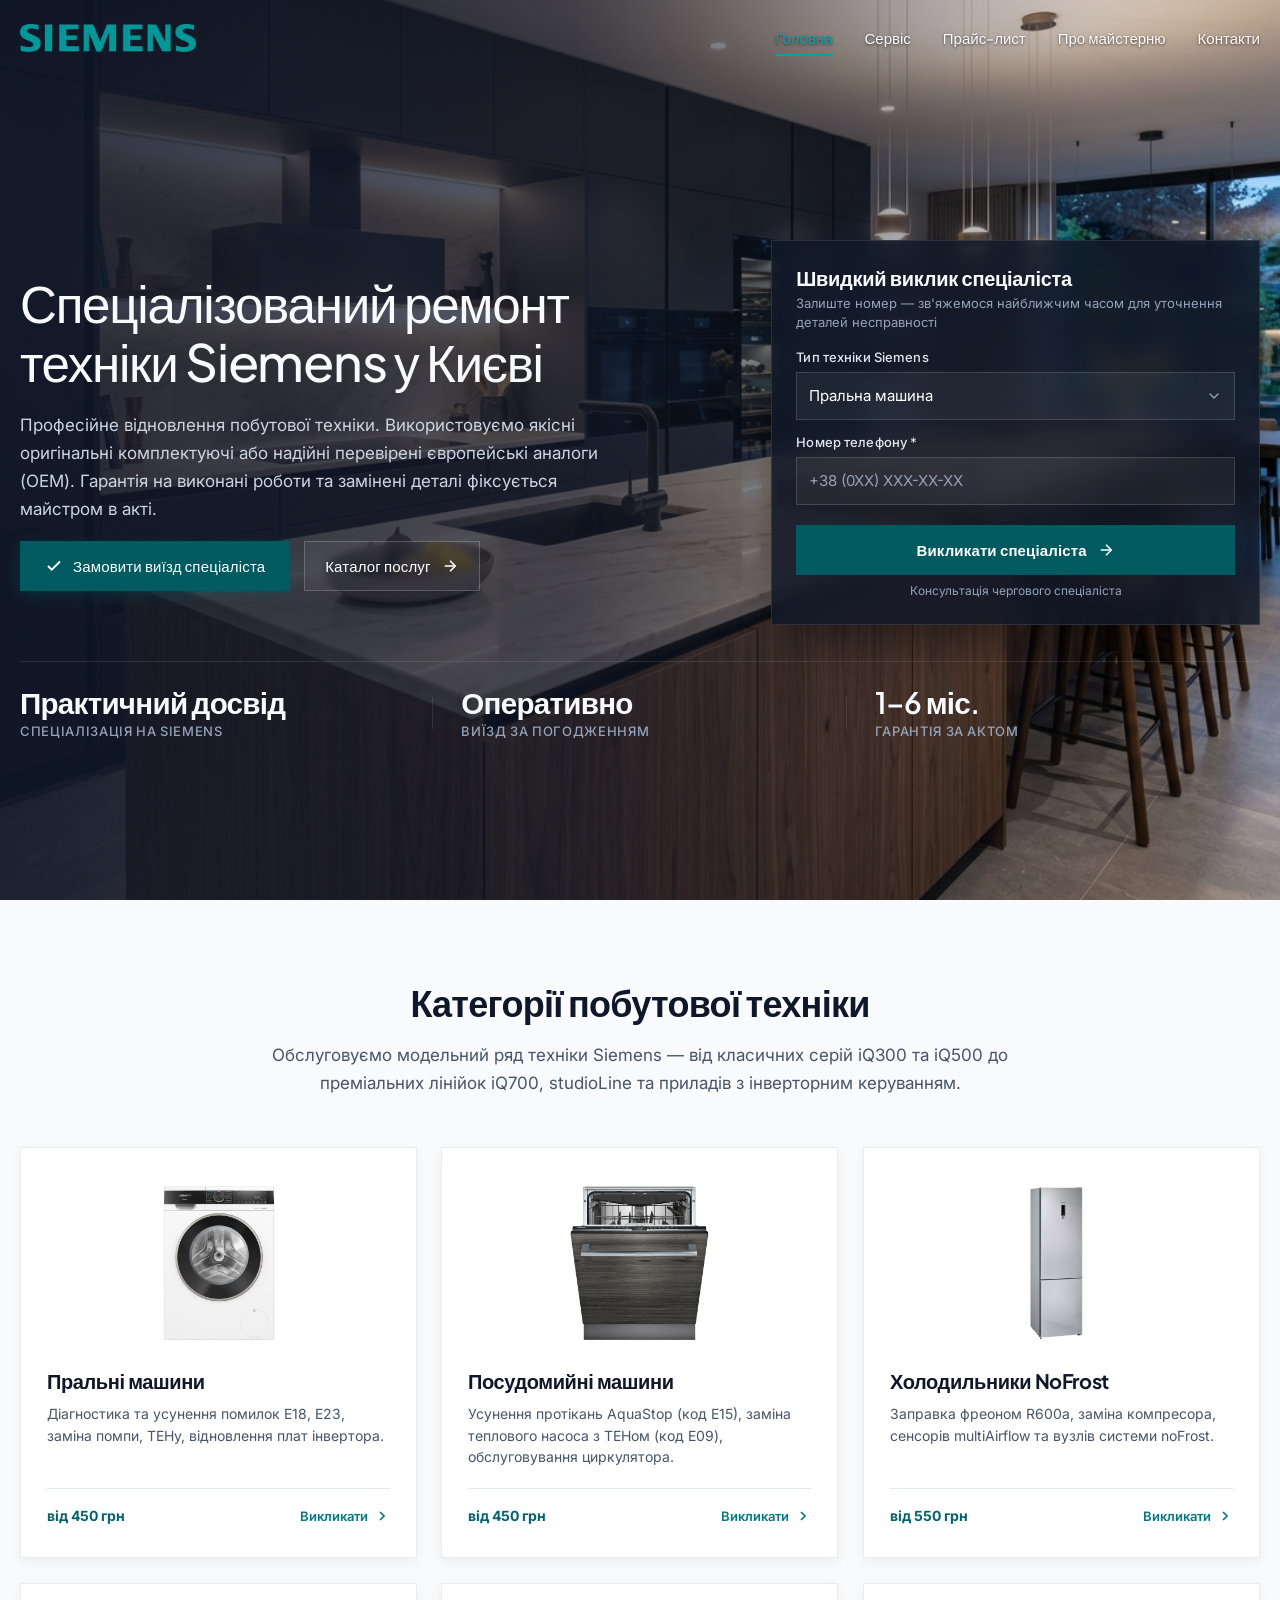
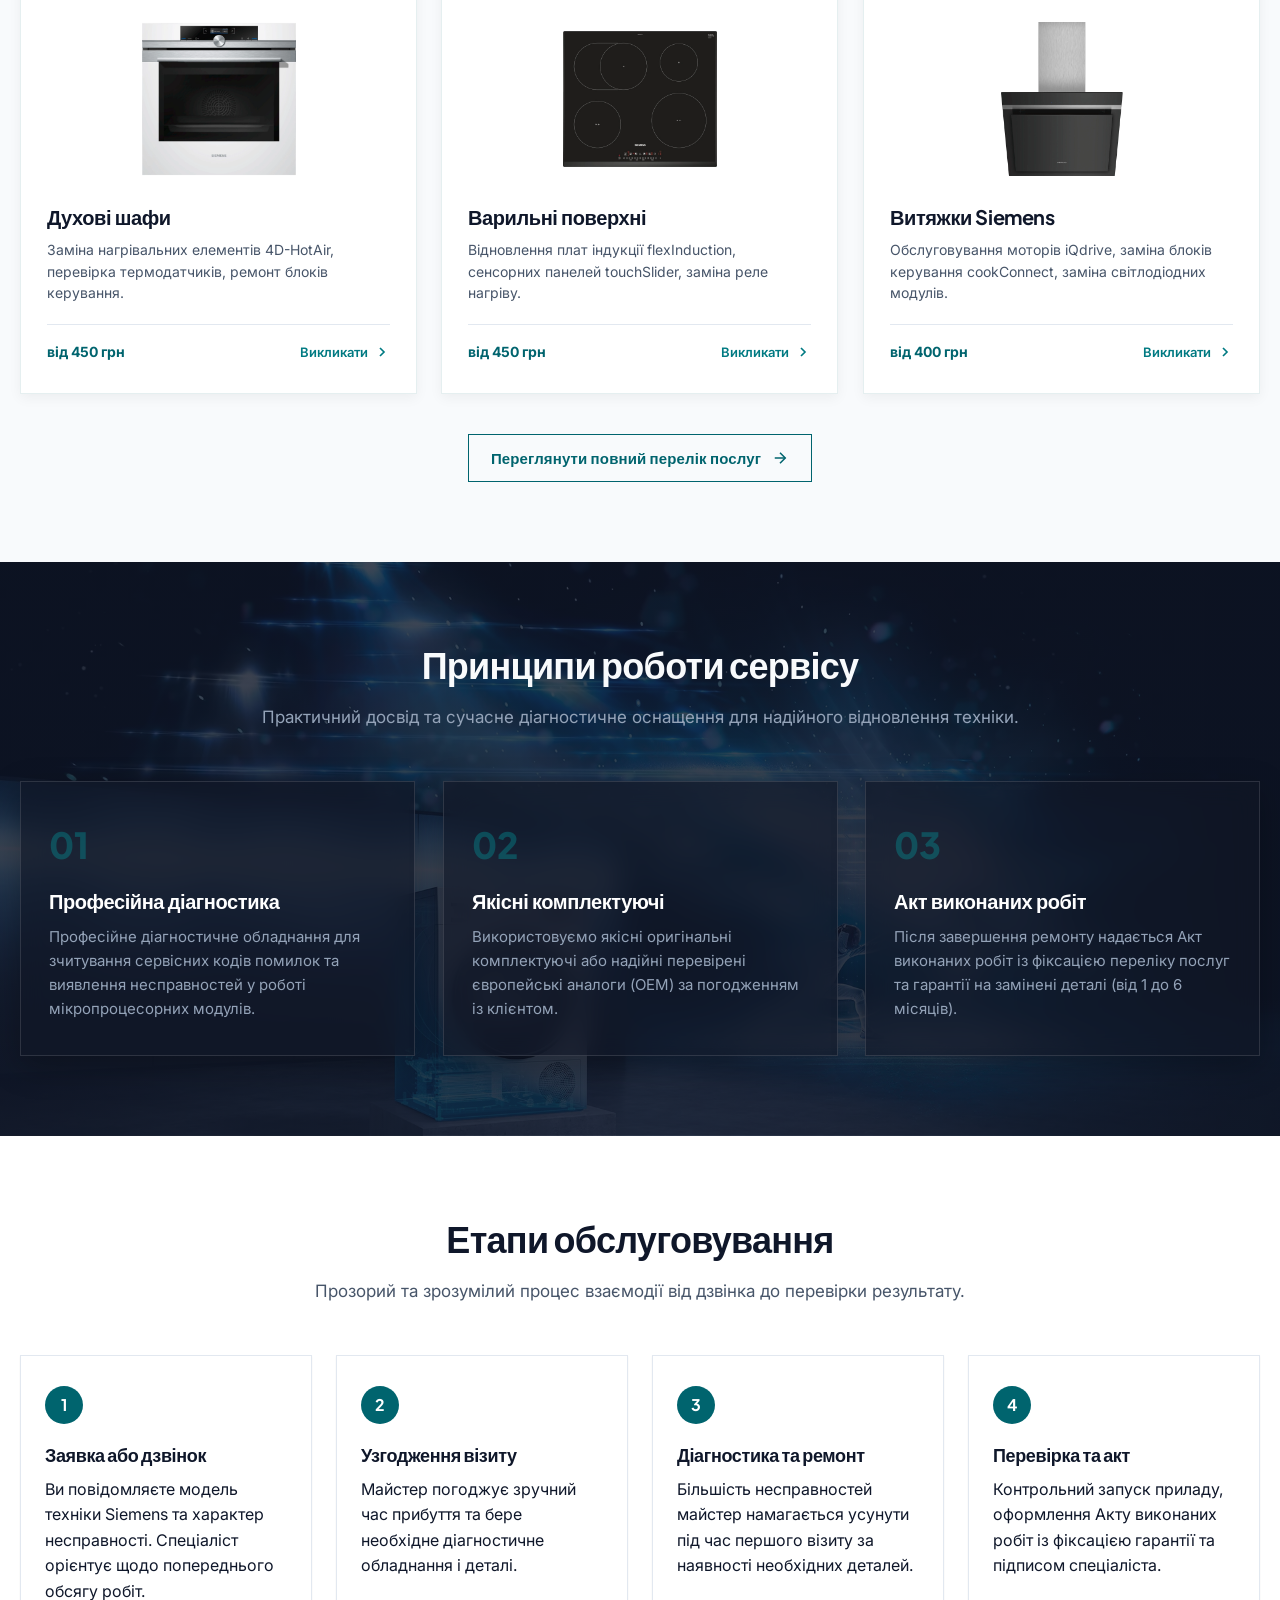
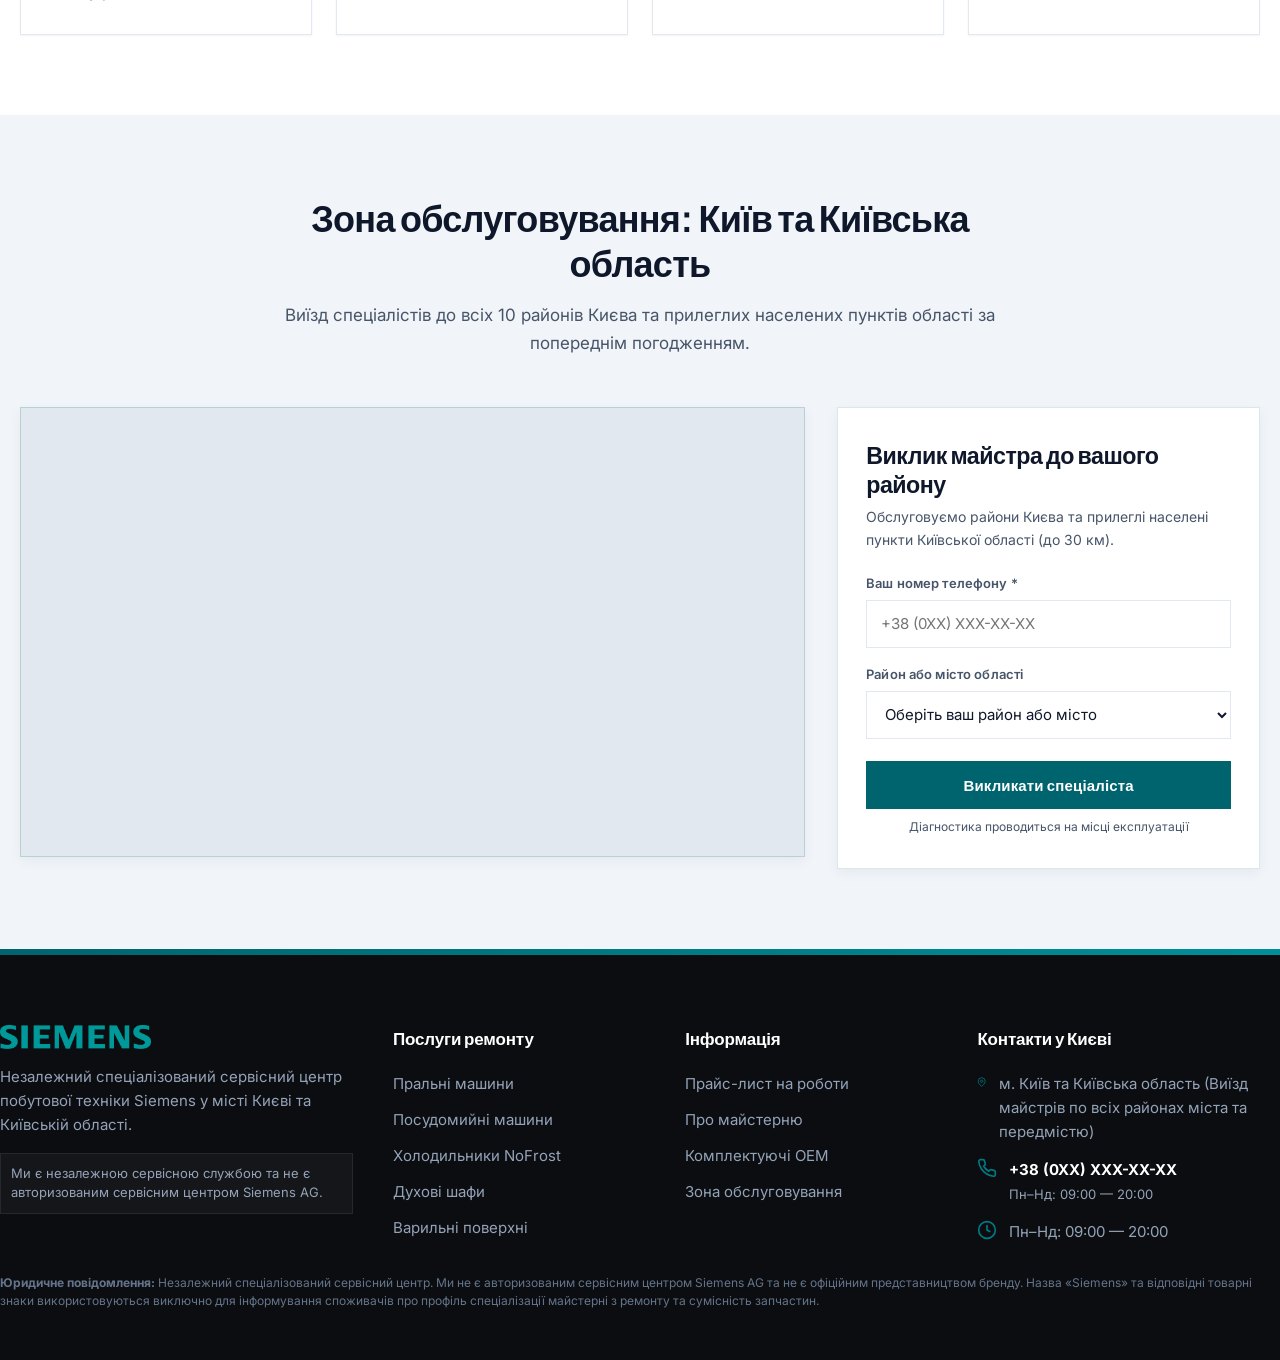
==== commit 30591dd3: "Remove guarantee regulations block from prices page" ====
--- a/index.html
+++ b/index.html
@@ -520,7 +520,6 @@
           <div class="footer-col-title">Інформація</div>
           <ul class="footer-links">
             <li><a href="prices.html">Прайс-лист на роботи</a></li>
-            <li><a href="prices.html#guarantee">Гарантійний регламент</a></li>
             <li><a href="about.html">Про майстерню</a></li>
             <li><a href="about.html#certificates">Комплектуючі OEM</a></li>
             <li><a href="contacts.html">Зона обслуговування</a></li>
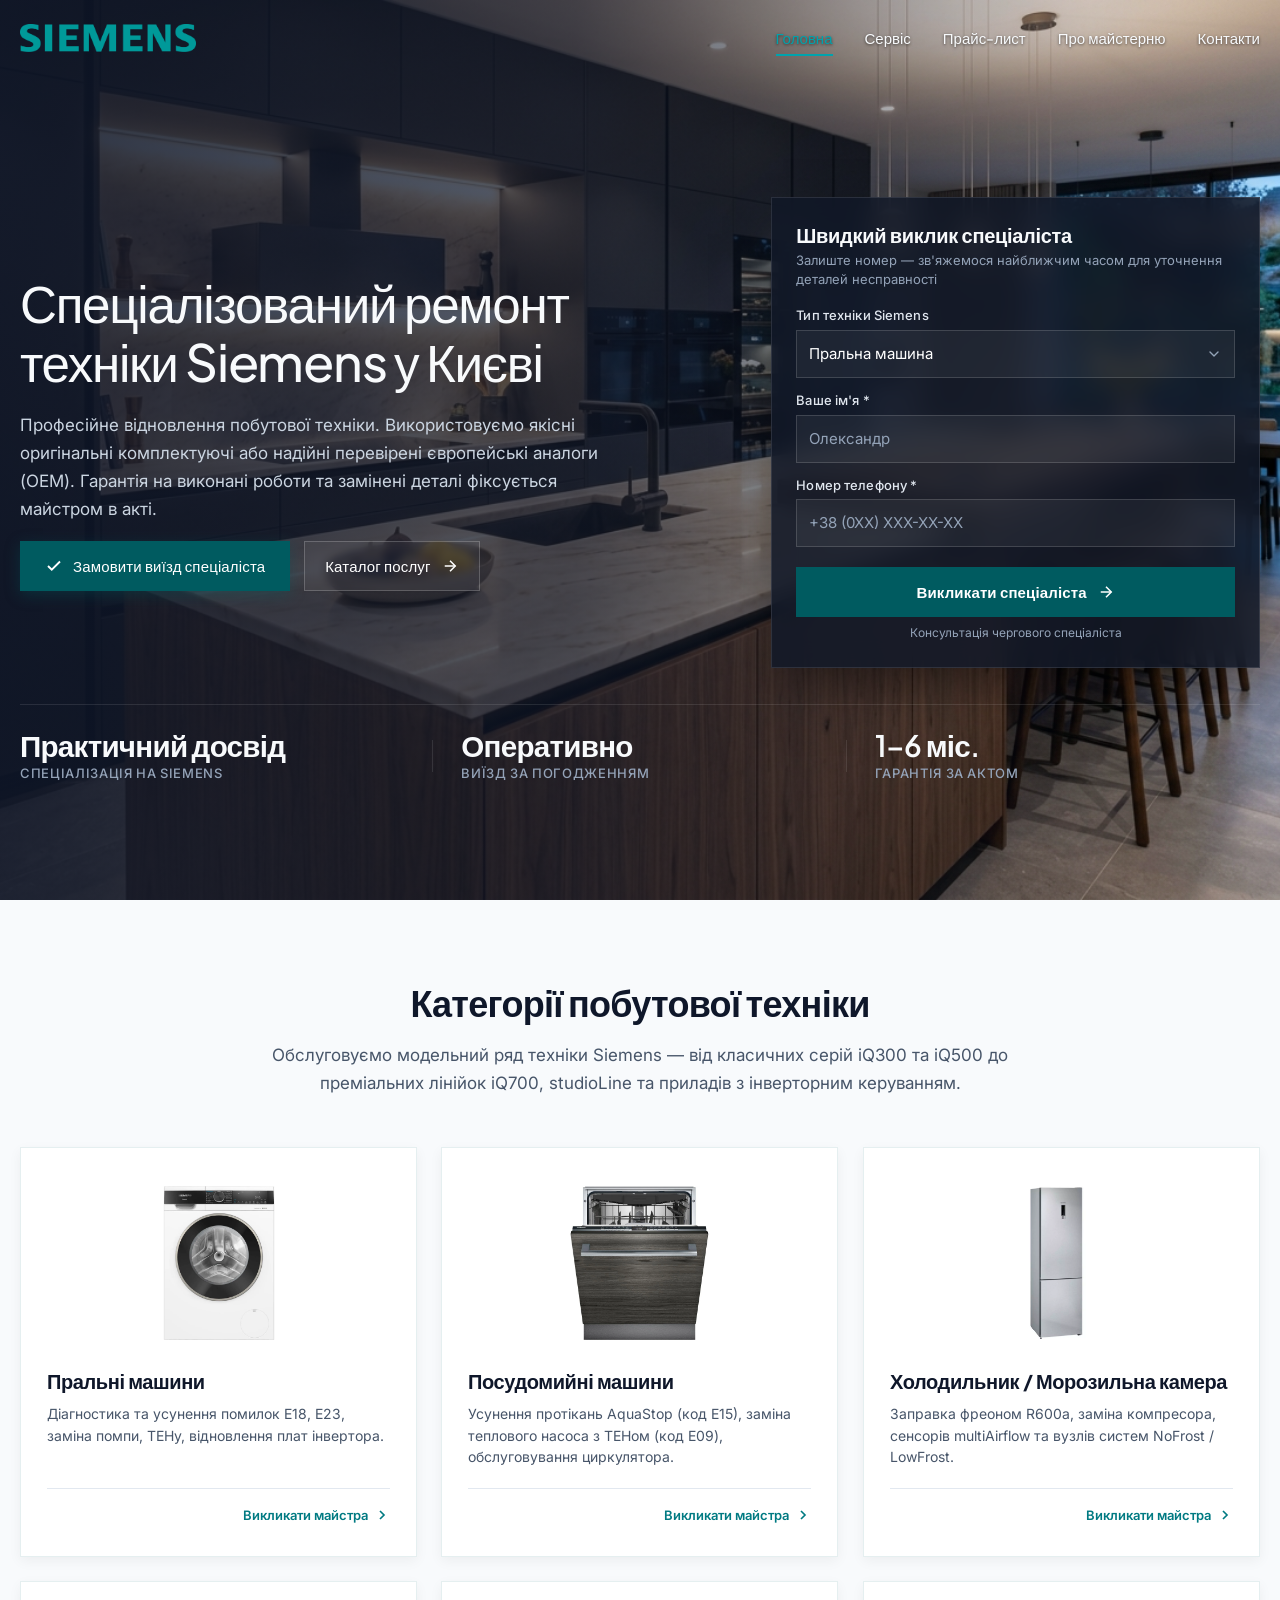
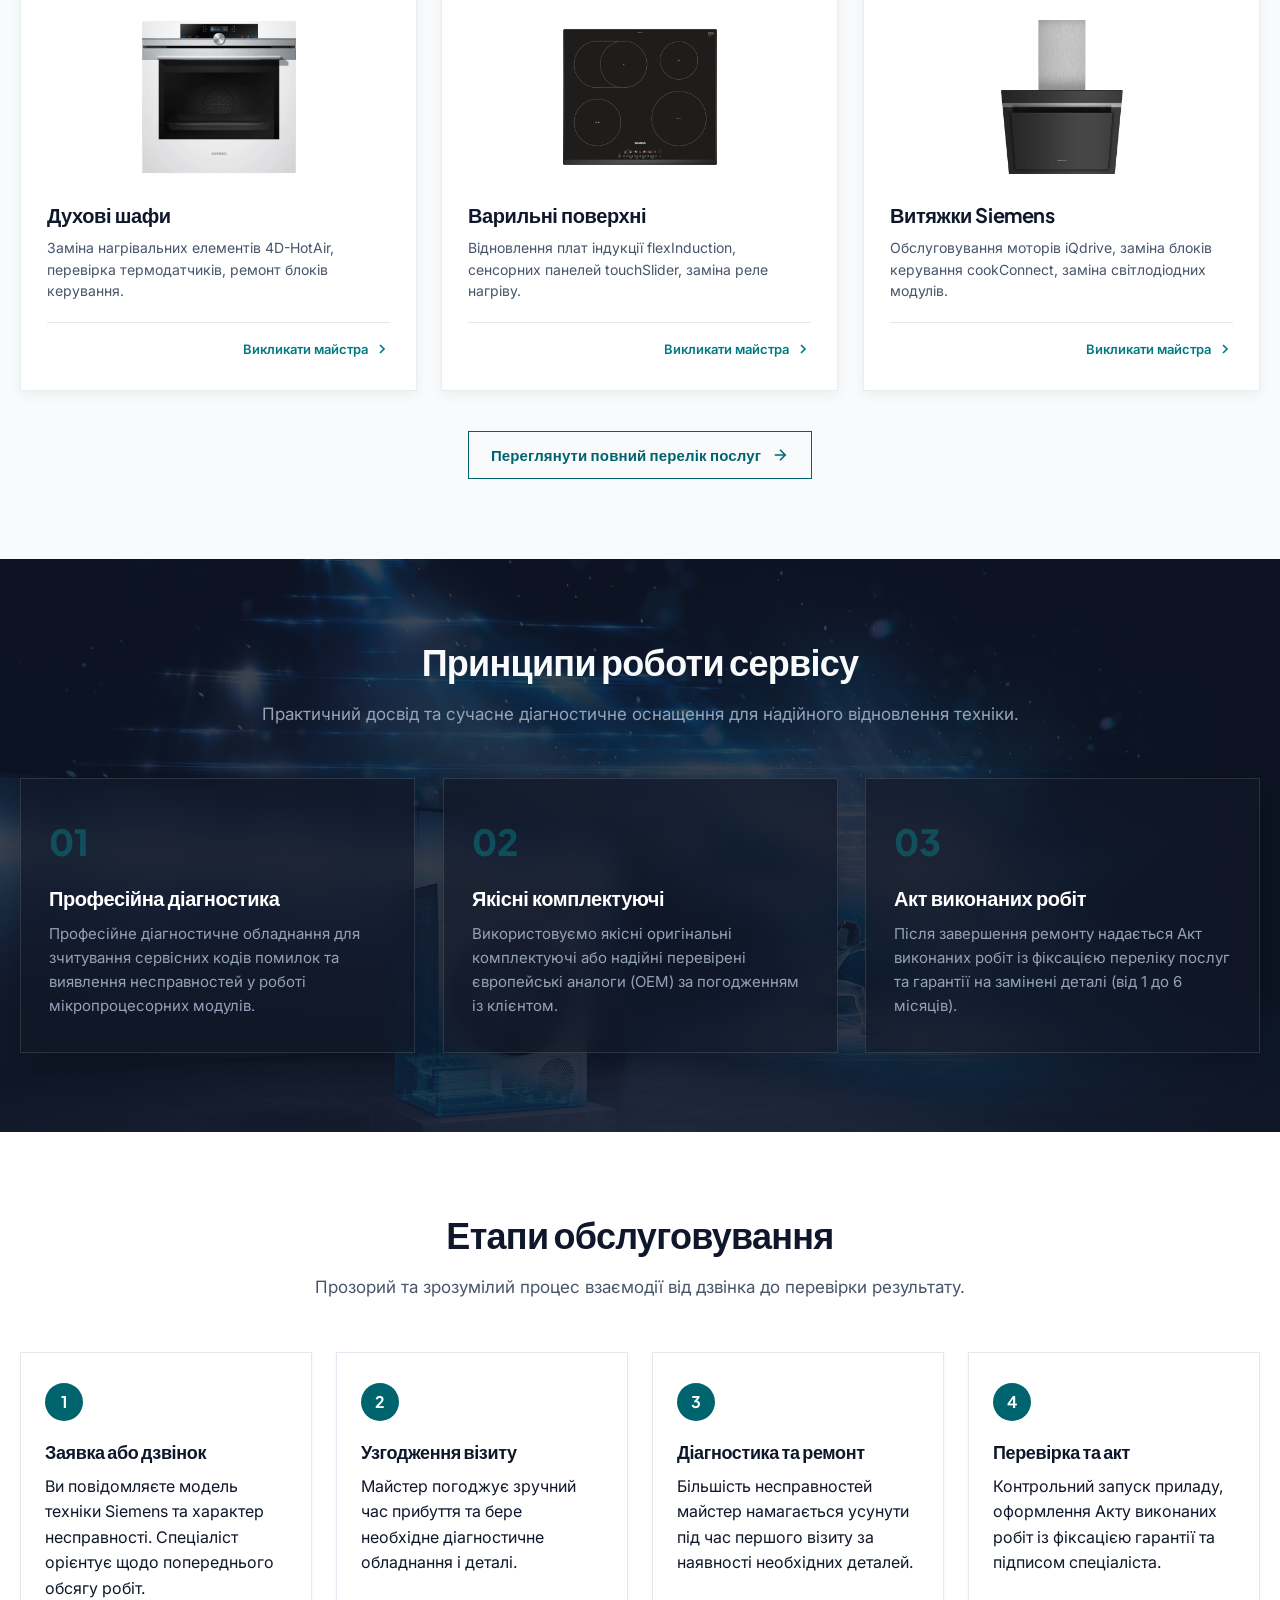
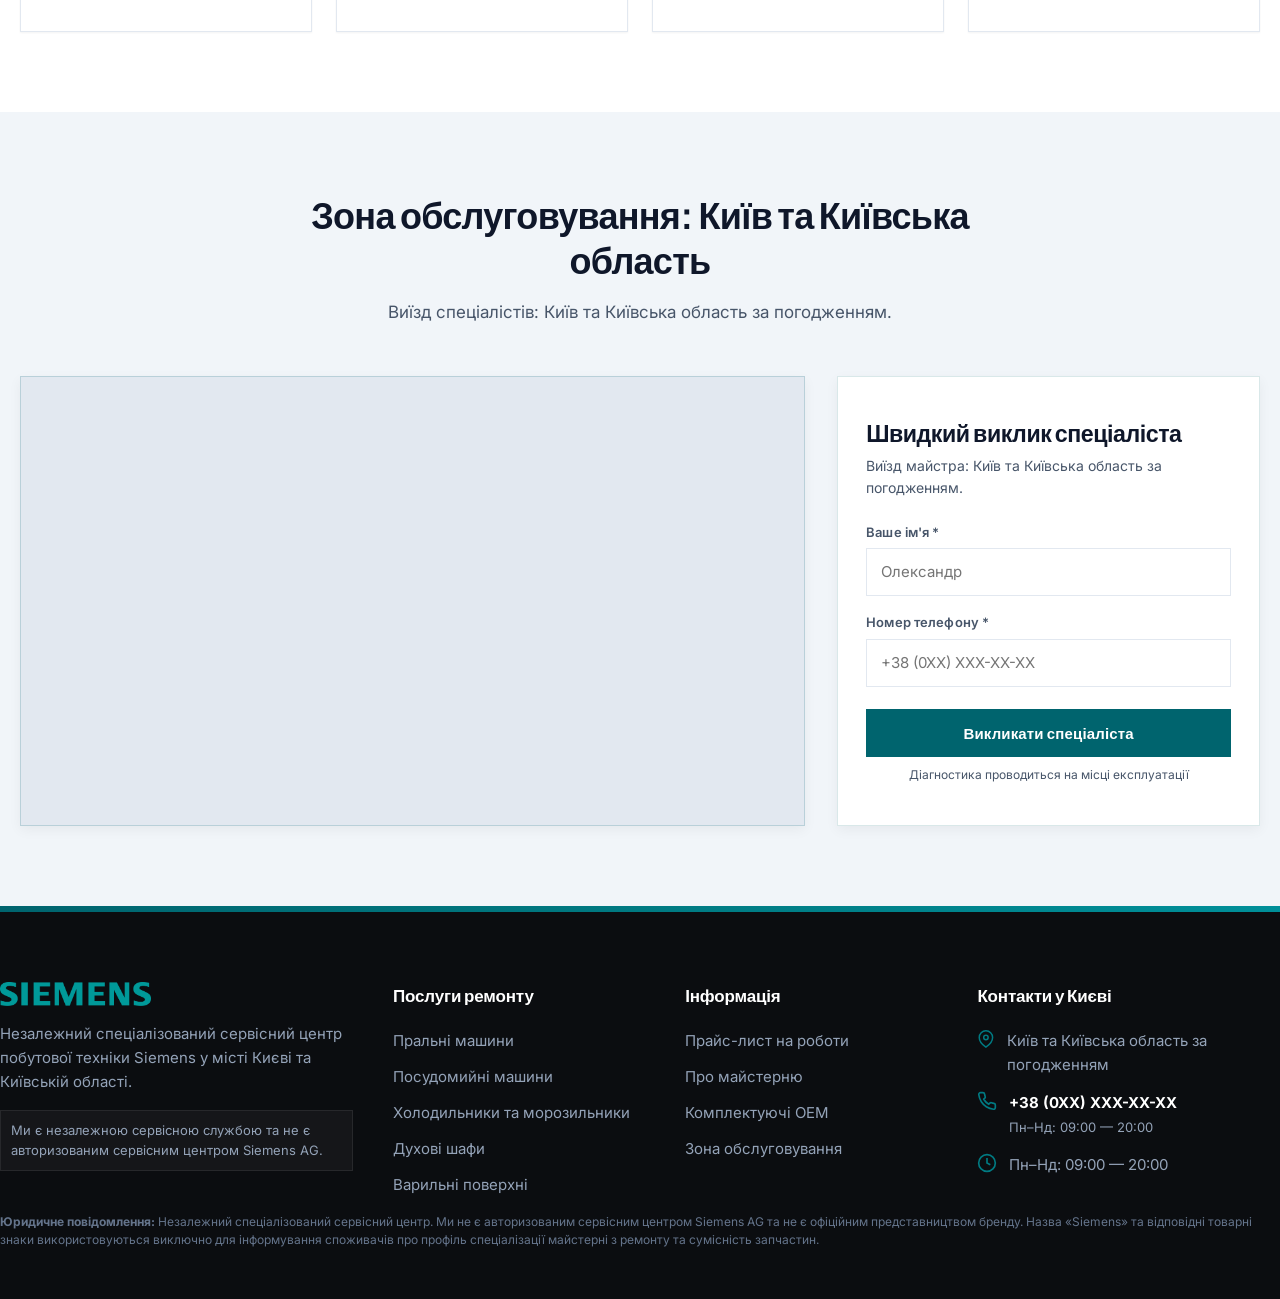
==== commit dbcf869b: "Update forms, appliance categories, geography phrasing, and price list" ====
--- a/index.html
+++ b/index.html
@@ -128,14 +128,21 @@
 
               <div class="form-group">
                 <label class="form-label">Тип техніки Siemens</label>
-                <select name="appliance" class="form-control" required>
-                  <option value="Пральна машина">Пральна машина</option>
-                  <option value="Посудомийна машина">Посудомийна машина</option>
-                  <option value="Холодильник">Холодильник NoFrost</option>
-                  <option value="Духова шафа">Духова шафа</option>
-                  <option value="Варильна поверхня">Варильна поверхня</option>
-                  <option value="Витяжка">Витяжка</option>
+                <select name="appliance" class="form-control">
+                  <option value="Пральні машини">Пральна машина</option>
+                  <option value="Сушильні машини">Сушильна машина</option>
+                  <option value="Посудомийні машини">Посудомийна машина</option>
+                  <option value="Холодильники">Холодильник / Морозильна камера</option>
+                  <option value="Духові шафи">Духова шафа</option>
+                  <option value="Варильні поверхні">Варильна поверхня</option>
+                  <option value="Витяжки">Витяжка</option>
+                  <option value="Інша техніка">Інша техніка</option>
                 </select>
+              </div>
+
+              <div class="form-group">
+                <label class="form-label">Ваше ім'я *</label>
+                <input type="text" name="name" class="form-control" placeholder="Олександр" required>
               </div>
 
               <div class="form-group">
@@ -195,9 +202,8 @@
               Діагностика та усунення помилок E18, E23, заміна помпи, ТЕНу, відновлення плат інвертора.
             </p>
             <div class="category-footer">
-              <span class="category-price">від 450 грн</span>
-              <span class="category-arrow">
-                <span>Викликати</span>
+              <span class="category-arrow" style="margin-left: auto;">
+                <span>Викликати майстра</span>
                 <svg width="16" height="16" viewBox="0 0 24 24" fill="none" stroke="currentColor" stroke-width="2.5">
                   <polyline points="9 18 15 12 9 6"></polyline>
                 </svg>
@@ -216,9 +222,8 @@
               циркулятора.
             </p>
             <div class="category-footer">
-              <span class="category-price">від 450 грн</span>
-              <span class="category-arrow">
-                <span>Викликати</span>
+              <span class="category-arrow" style="margin-left: auto;">
+                <span>Викликати майстра</span>
                 <svg width="16" height="16" viewBox="0 0 24 24" fill="none" stroke="currentColor" stroke-width="2.5">
                   <polyline points="9 18 15 12 9 6"></polyline>
                 </svg>
@@ -229,16 +234,15 @@
           <!-- Card 3: Fridges -->
           <div class="category-card" data-modal-trigger data-service="Холодильники">
             <div class="category-image-box">
-              <img src="img/holodos.webp" alt="Холодильники Siemens NoFrost" class="category-img" loading="lazy">
-            </div>
-            <h3 class="category-title">Холодильники NoFrost</h3>
+              <img src="img/holodos.webp" alt="Холодильники та морозильні камери Siemens" class="category-img" loading="lazy">
+            </div>
+            <h3 class="category-title">Холодильник / Морозильна камера</h3>
             <p class="category-desc">
-              Заправка фреоном R600a, заміна компресора, сенсорів multiAirflow та вузлів системи noFrost.
+              Заправка фреоном R600a, заміна компресора, сенсорів multiAirflow та вузлів систем NoFrost / LowFrost.
             </p>
             <div class="category-footer">
-              <span class="category-price">від 550 грн</span>
-              <span class="category-arrow">
-                <span>Викликати</span>
+              <span class="category-arrow" style="margin-left: auto;">
+                <span>Викликати майстра</span>
                 <svg width="16" height="16" viewBox="0 0 24 24" fill="none" stroke="currentColor" stroke-width="2.5">
                   <polyline points="9 18 15 12 9 6"></polyline>
                 </svg>
@@ -256,9 +260,8 @@
               Заміна нагрівальних елементів 4D-HotAir, перевірка термодатчиків, ремонт блоків керування.
             </p>
             <div class="category-footer">
-              <span class="category-price">від 450 грн</span>
-              <span class="category-arrow">
-                <span>Викликати</span>
+              <span class="category-arrow" style="margin-left: auto;">
+                <span>Викликати майстра</span>
                 <svg width="16" height="16" viewBox="0 0 24 24" fill="none" stroke="currentColor" stroke-width="2.5">
                   <polyline points="9 18 15 12 9 6"></polyline>
                 </svg>
@@ -276,9 +279,8 @@
               Відновлення плат індукції flexInduction, сенсорних панелей touchSlider, заміна реле нагріву.
             </p>
             <div class="category-footer">
-              <span class="category-price">від 450 грн</span>
-              <span class="category-arrow">
-                <span>Викликати</span>
+              <span class="category-arrow" style="margin-left: auto;">
+                <span>Викликати майстра</span>
                 <svg width="16" height="16" viewBox="0 0 24 24" fill="none" stroke="currentColor" stroke-width="2.5">
                   <polyline points="9 18 15 12 9 6"></polyline>
                 </svg>
@@ -296,9 +298,8 @@
               Обслуговування моторів iQdrive, заміна блоків керування cookConnect, заміна світлодіодних модулів.
             </p>
             <div class="category-footer">
-              <span class="category-price">від 400 грн</span>
-              <span class="category-arrow">
-                <span>Викликати</span>
+              <span class="category-arrow" style="margin-left: auto;">
+                <span>Викликати майстра</span>
                 <svg width="16" height="16" viewBox="0 0 24 24" fill="none" stroke="currentColor" stroke-width="2.5">
                   <polyline points="9 18 15 12 9 6"></polyline>
                 </svg>
@@ -414,8 +415,7 @@
         <div class="section-header">
           <h2 class="section-title">Зона обслуговування: Київ та Київська область</h2>
           <p class="section-desc">
-            Виїзд спеціалістів до всіх 10 районів Києва та прилеглих населених пунктів області за попереднім
-            погодженням.
+            Виїзд спеціалістів: Київ та Київська область за погодженням.
           </p>
         </div>
 
@@ -431,44 +431,22 @@
 
           <!-- Quick Request Card -->
           <div class="real-map-form-box">
-            <h3 class="floating-card-title">Виклик майстра до вашого району</h3>
+            <h3 class="floating-card-title">Швидкий виклик спеціаліста</h3>
             <p class="floating-card-desc">
-              Обслуговуємо райони Києва та прилеглі населені пункти Київської області (до 30 км).
+              Виїзд майстра: Київ та Київська область за погодженням.
             </p>
             <form data-ajax-form method="POST" action="send.php">
               <input type="text" name="website_url" class="form-honeypot" tabindex="-1" autocomplete="off">
               <input type="hidden" name="form_source" value="Карта районів (index.html)">
 
               <div class="form-group">
-                <label class="form-label">Ваш номер телефону *</label>
+                <label class="form-label">Ваше ім'я *</label>
+                <input type="text" name="name" class="form-control" placeholder="Олександр" required>
+              </div>
+
+              <div class="form-group">
+                <label class="form-label">Номер телефону *</label>
                 <input type="tel" name="phone" class="form-control" placeholder="+38 (0XX) XXX-XX-XX" required>
-              </div>
-
-              <div class="form-group">
-                <label class="form-label">Район або місто області</label>
-                <select name="district" class="form-control">
-                  <option value="" disabled selected>Оберіть ваш район або місто</option>
-                  <optgroup label="Київ (усі райони)">
-                    <option value="Печерський район">Печерський район</option>
-                    <option value="Шевченківський район">Шевченківський район</option>
-                    <option value="Голосіївський район">Голосіївський район</option>
-                    <option value="Оболонський район">Оболонський район</option>
-                    <option value="Подільський район">Подільський район</option>
-                    <option value="Солом'янський район">Солом'янський район</option>
-                    <option value="Святошинський район">Святошинський район</option>
-                    <option value="Дарницький район">Дарницький район</option>
-                    <option value="Дніпровський район">Дніпровський район</option>
-                    <option value="Деснянський район">Деснянський район</option>
-                  </optgroup>
-                  <optgroup label="Київська область">
-                    <option value="Бровари">м. Бровари</option>
-                    <option value="Бориспіль">м. Бориспіль</option>
-                    <option value="Ірпінь / Буча">м. Ірпінь / Буча</option>
-                    <option value="Вишгород">м. Вишгород</option>
-                    <option value="Софіївська Борщагівка">Софіївська Борщагівка / Вишневе</option>
-                    <option value="Обухів">м. Обухів</option>
-                  </optgroup>
-                </select>
               </div>
 
               <button type="submit" class="btn btn-primary" style="width: 100%; margin-top: 6px;">
@@ -509,7 +487,7 @@
           <ul class="footer-links">
             <li><a href="services.html#washing">Пральні машини</a></li>
             <li><a href="services.html#dishwashers">Посудомийні машини</a></li>
-            <li><a href="services.html#fridges">Холодильники NoFrost</a></li>
+            <li><a href="services.html#fridges">Холодильники та морозильники</a></li>
             <li><a href="services.html#ovens">Духові шафи</a></li>
             <li><a href="services.html#cooktops">Варильні поверхні</a></li>
           </ul>
@@ -586,36 +564,31 @@
           <input type="hidden" name="form_source" value="Модальне вікно (Швидкий виклик)">
 
           <div class="form-group">
-            <label class="form-label">Тип техніки Siemens *</label>
-            <select name="appliance" class="form-control" required>
+            <label class="form-label">Тип техніки Siemens</label>
+            <select name="appliance" class="form-control">
               <option value="Пральні машини">Пральна машина</option>
+              <option value="Сушильні машини">Сушильна машина</option>
               <option value="Посудомийні машини">Посудомийна машина</option>
-              <option value="Холодильники">Холодильник / Морозильник</option>
+              <option value="Холодильники">Холодильник / Морозильна камера</option>
               <option value="Духові шафи">Духова шафа</option>
               <option value="Варильні поверхні">Варильна поверхня</option>
               <option value="Витяжки">Витяжка</option>
-              <option value="Інша техніка Siemens">Інший прилад</option>
+              <option value="Інша техніка">Інша техніка</option>
             </select>
           </div>
 
           <div class="form-group">
-            <label class="form-label">Номер телефону для зв'язку *</label>
+            <label class="form-label">Ваше ім'я *</label>
+            <input type="text" name="name" class="form-control" placeholder="Олександр" required>
+          </div>
+
+          <div class="form-group">
+            <label class="form-label">Номер телефону *</label>
             <input type="tel" name="phone" class="form-control" placeholder="+38 (0XX) XXX-XX-XX" required>
           </div>
 
-          <div class="form-group">
-            <label class="form-label">Ваше ім'я</label>
-            <input type="text" name="name" class="form-control" placeholder="Олександр">
-          </div>
-
-          <div class="form-group">
-            <label class="form-label">Опис несправності (або код помилки)</label>
-            <textarea name="comment" class="form-control" placeholder="Наприклад: помилка E18, не зливає воду..."
-              style="min-height: 80px;"></textarea>
-          </div>
-
           <button type="submit" class="btn btn-primary" style="width: 100%; margin-top: 10px;">
-            <span>Підтвердити виклик</span>
+            <span>Викликати спеціаліста</span>
           </button>
           <p class="form-help" style="text-align: center;">Гарантуємо конфіденційність персональних даних</p>
         </form>
--- a/css/style.css
+++ b/css/style.css
@@ -1298,7 +1298,8 @@
   background: #ffffff;
   border-radius: var(--radius-md);
   border: 1px solid var(--border-light);
-  overflow: hidden;
+  overflow-x: auto;
+  -webkit-overflow-scrolling: touch;
   box-shadow: var(--shadow-sm);
   margin-bottom: 30px;
 }
@@ -1775,6 +1776,57 @@
 }
 
 /* --------------------------------------------------------------------------
+   Scroll to Top Button
+   -------------------------------------------------------------------------- */
+.scroll-top-btn {
+  position: fixed;
+  bottom: 24px;
+  right: 24px;
+  width: 46px;
+  height: 46px;
+  background: #005B60;
+  color: #ffffff;
+  border: 1px solid rgba(255, 255, 255, 0.2);
+  border-radius: 0;
+  display: flex;
+  align-items: center;
+  justify-content: center;
+  cursor: pointer;
+  z-index: 99;
+  opacity: 0;
+  visibility: hidden;
+  transform: translateY(16px);
+  transition: all 0.25s cubic-bezier(0.16, 1, 0.3, 1);
+  box-shadow: 0 4px 16px rgba(0, 0, 0, 0.25);
+}
+
+.scroll-top-btn.is-visible {
+  opacity: 1;
+  visibility: visible;
+  transform: translateY(0);
+}
+
+.scroll-top-btn:hover {
+  background: #00474B;
+  transform: translateY(-3px);
+  box-shadow: 0 6px 20px rgba(0, 0, 0, 0.35);
+  border-color: rgba(255, 255, 255, 0.35);
+}
+
+.scroll-top-btn:active {
+  transform: translateY(0);
+}
+
+@media (max-width: 768px) {
+  .scroll-top-btn {
+    bottom: 20px;
+    right: 20px;
+    width: 42px;
+    height: 42px;
+  }
+}
+
+/* --------------------------------------------------------------------------
    22. Responsive Adjustments
    -------------------------------------------------------------------------- */
 @media (max-width: 1180px) {
@@ -1793,6 +1845,22 @@
   }
 }
 
+@media (max-width: 992px) {
+  div[style*="grid-template-columns: 1fr 1fr"],
+  div[style*="grid-template-columns: 1.1fr 0.9fr"],
+  div[style*="grid-template-columns: 1.2fr 0.8fr"],
+  div[style*="grid-template-columns: repeat(3, 1fr)"] {
+    grid-template-columns: 1fr !important;
+    gap: 24px !important;
+  }
+
+  .real-map-container,
+  .real-map-iframe {
+    min-height: 320px !important;
+    height: 320px !important;
+  }
+}
+
 @media (max-width: 768px) {
   .header-inner {
     height: 68px;
@@ -1800,6 +1868,29 @@
 
   .header-phone-box {
     display: none;
+  }
+
+  .subpage-hero {
+    padding: 100px 0 50px !important;
+  }
+
+  .subpage-hero .hero-title {
+    font-size: 1.9rem !important;
+  }
+
+  div[style*="display: flex; gap: 20px"] {
+    flex-direction: column !important;
+    gap: 12px !important;
+  }
+
+  div[style*="padding: 36px"],
+  div[style*="padding: 40px"] {
+    padding: 24px 18px !important;
+  }
+
+  .container {
+    padding-left: 16px;
+    padding-right: 16px;
   }
 }
 
@@ -1818,6 +1909,12 @@
     grid-template-columns: 1fr;
     gap: 16px;
   }
+
+  .real-map-container,
+  .real-map-iframe {
+    min-height: 260px !important;
+    height: 260px !important;
+  }
 }
 
 /* --------------------------------------------------------------------------
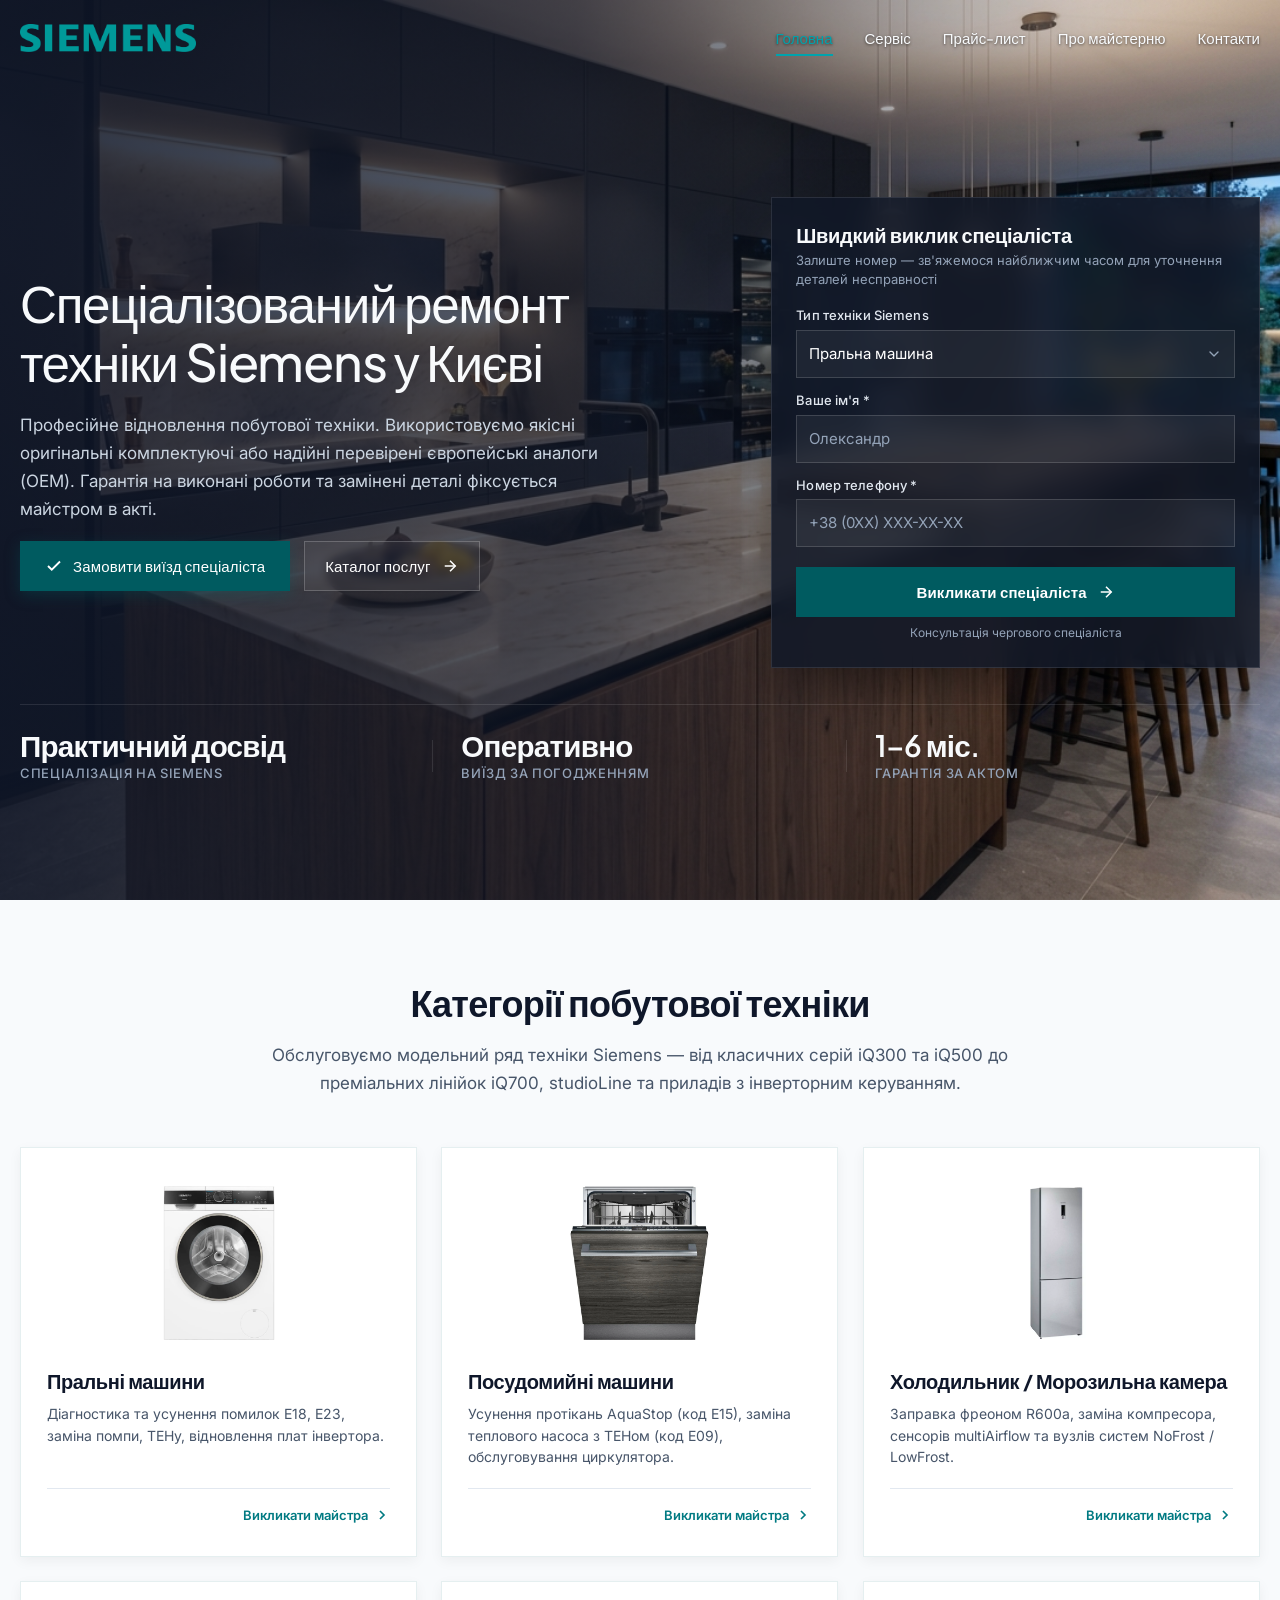
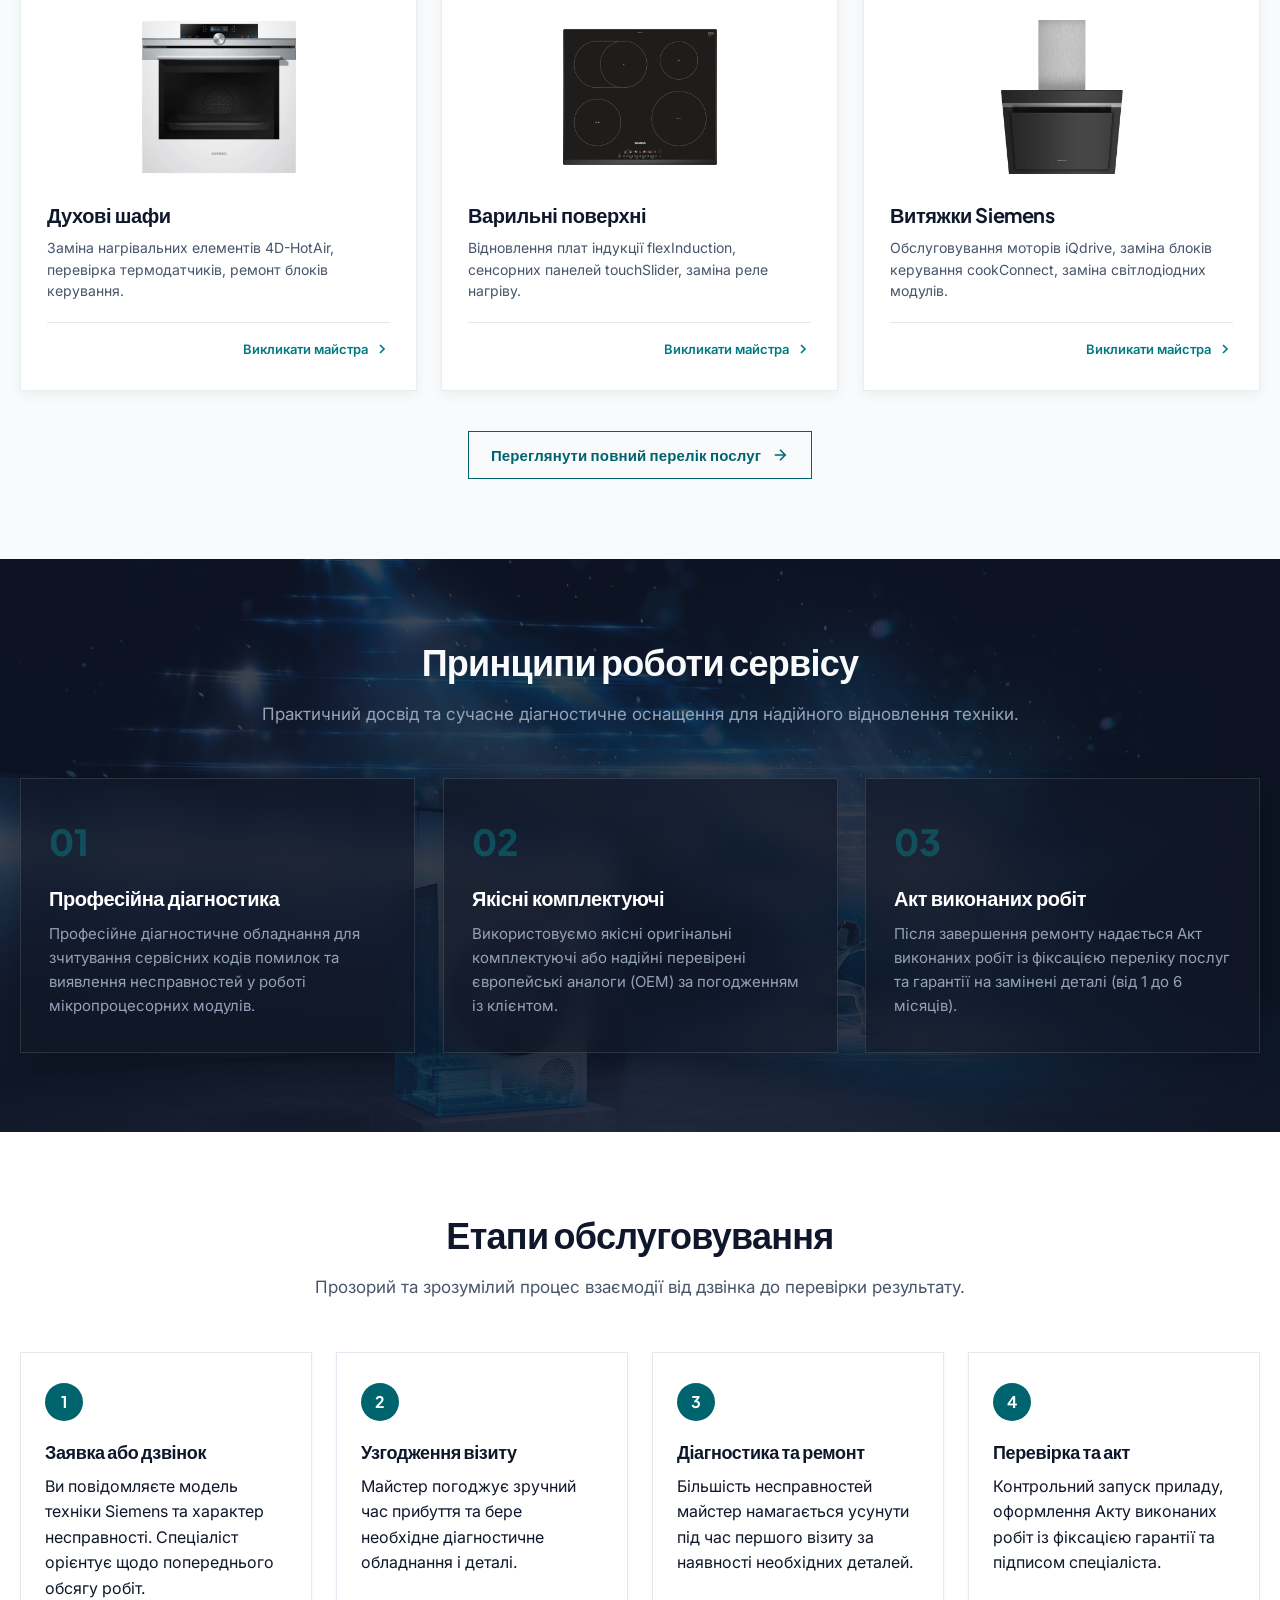
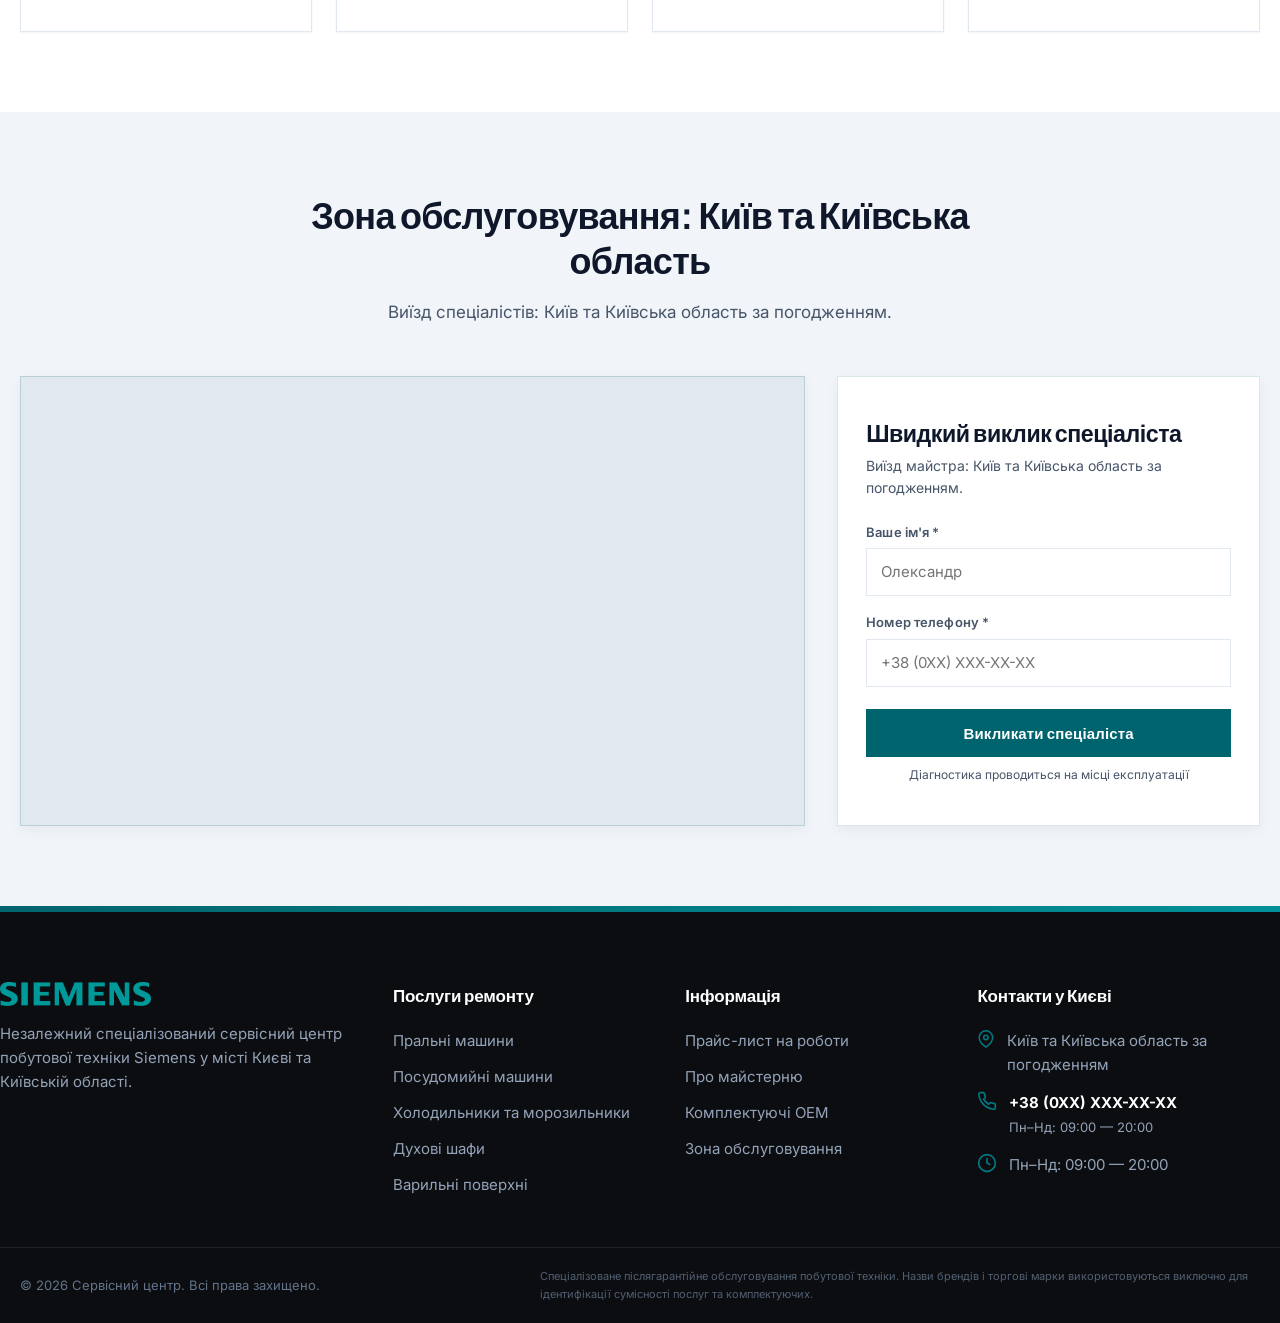
==== commit dd2026c9: "Refactor footer disclaimer: remove framed box, simplify text and style" ====
--- a/index.html
+++ b/index.html
@@ -472,13 +472,9 @@
           <a href="index.html" class="brand-logo" style="margin-bottom: 16px; display: inline-flex;">
             <img src="img/logo.webp" alt="Siemens" class="brand-logo-img" style="height: 24px;">
           </a>
-          <p style="line-height: 1.6; margin-bottom: 16px;">
+          <p style="line-height: 1.6; margin-bottom: 20px;">
             Незалежний спеціалізований сервісний центр побутової техніки Siemens у місті Києві та Київській області.
           </p>
-          <div
-            style="font-size: 0.8125rem; color: #94a3b8; line-height: 1.5; padding: 10px; background: rgba(255,255,255,0.04); border: 1px solid rgba(255,255,255,0.08); border-radius: 0; margin-bottom: 16px;">
-            Ми є незалежною сервісною службою та не є авторизованим сервісним центром Siemens AG.
-          </div>
         </div>
 
         <!-- Col 2: Services -->
@@ -535,13 +531,18 @@
           </div>
         </div>
       </div>
-
-      <div class="legal-disclaimer">
-        <strong>Юридичне повідомлення:</strong> Незалежний спеціалізований сервісний центр. Ми не є авторизованим
-        сервісним центром Siemens AG та не є офіційним представництвом бренду. Назва «Siemens» та відповідні товарні
-        знаки використовуються виключно для інформування споживачів про профіль спеціалізації майстерні з ремонту та
-        сумісність запчастин.
-      </div>
+    </div>
+
+    <div class="footer-bottom">
+      <div class="container footer-bottom-inner">
+        <div class="footer-copyright">
+          © <span data-config="current-year">2026</span> Сервісний центр. Всі права захищено.
+        </div>
+        <p class="legal-disclaimer">
+          Спеціалізоване післягарантійне обслуговування побутової техніки. Назви брендів і торгові марки використовуються виключно для ідентифікації сумісності послуг та комплектуючих.
+        </p>
+      </div>
+    </div>
   </footer>
 
   <!-- Fast Master Callout Modal Dialog -->
--- a/css/style.css
+++ b/css/style.css
@@ -1755,9 +1755,8 @@
 }
 
 .footer-bottom {
-  padding: 24px 0;
+  padding: 20px 0;
   border-top: 1px solid rgba(255, 255, 255, 0.08);
-  font-size: 0.8125rem;
 }
 
 .footer-bottom-inner {
@@ -1768,11 +1767,27 @@
   gap: 16px;
 }
 
+.footer-copyright {
+  font-size: 0.8125rem;
+  color: #64748b;
+  white-space: nowrap;
+}
+
 .legal-disclaimer {
-  color: #64748b;
-  font-size: 0.75rem;
-  line-height: 1.5;
-  margin-top: 16px;
+  color: rgba(100, 116, 139, 0.8);
+  font-size: 11px;
+  font-weight: 400;
+  line-height: 1.6;
+  margin: 0;
+  max-width: 720px;
+}
+
+@media (max-width: 768px) {
+  .footer-bottom-inner {
+    flex-direction: column;
+    align-items: flex-start;
+    gap: 10px;
+  }
 }
 
 /* --------------------------------------------------------------------------
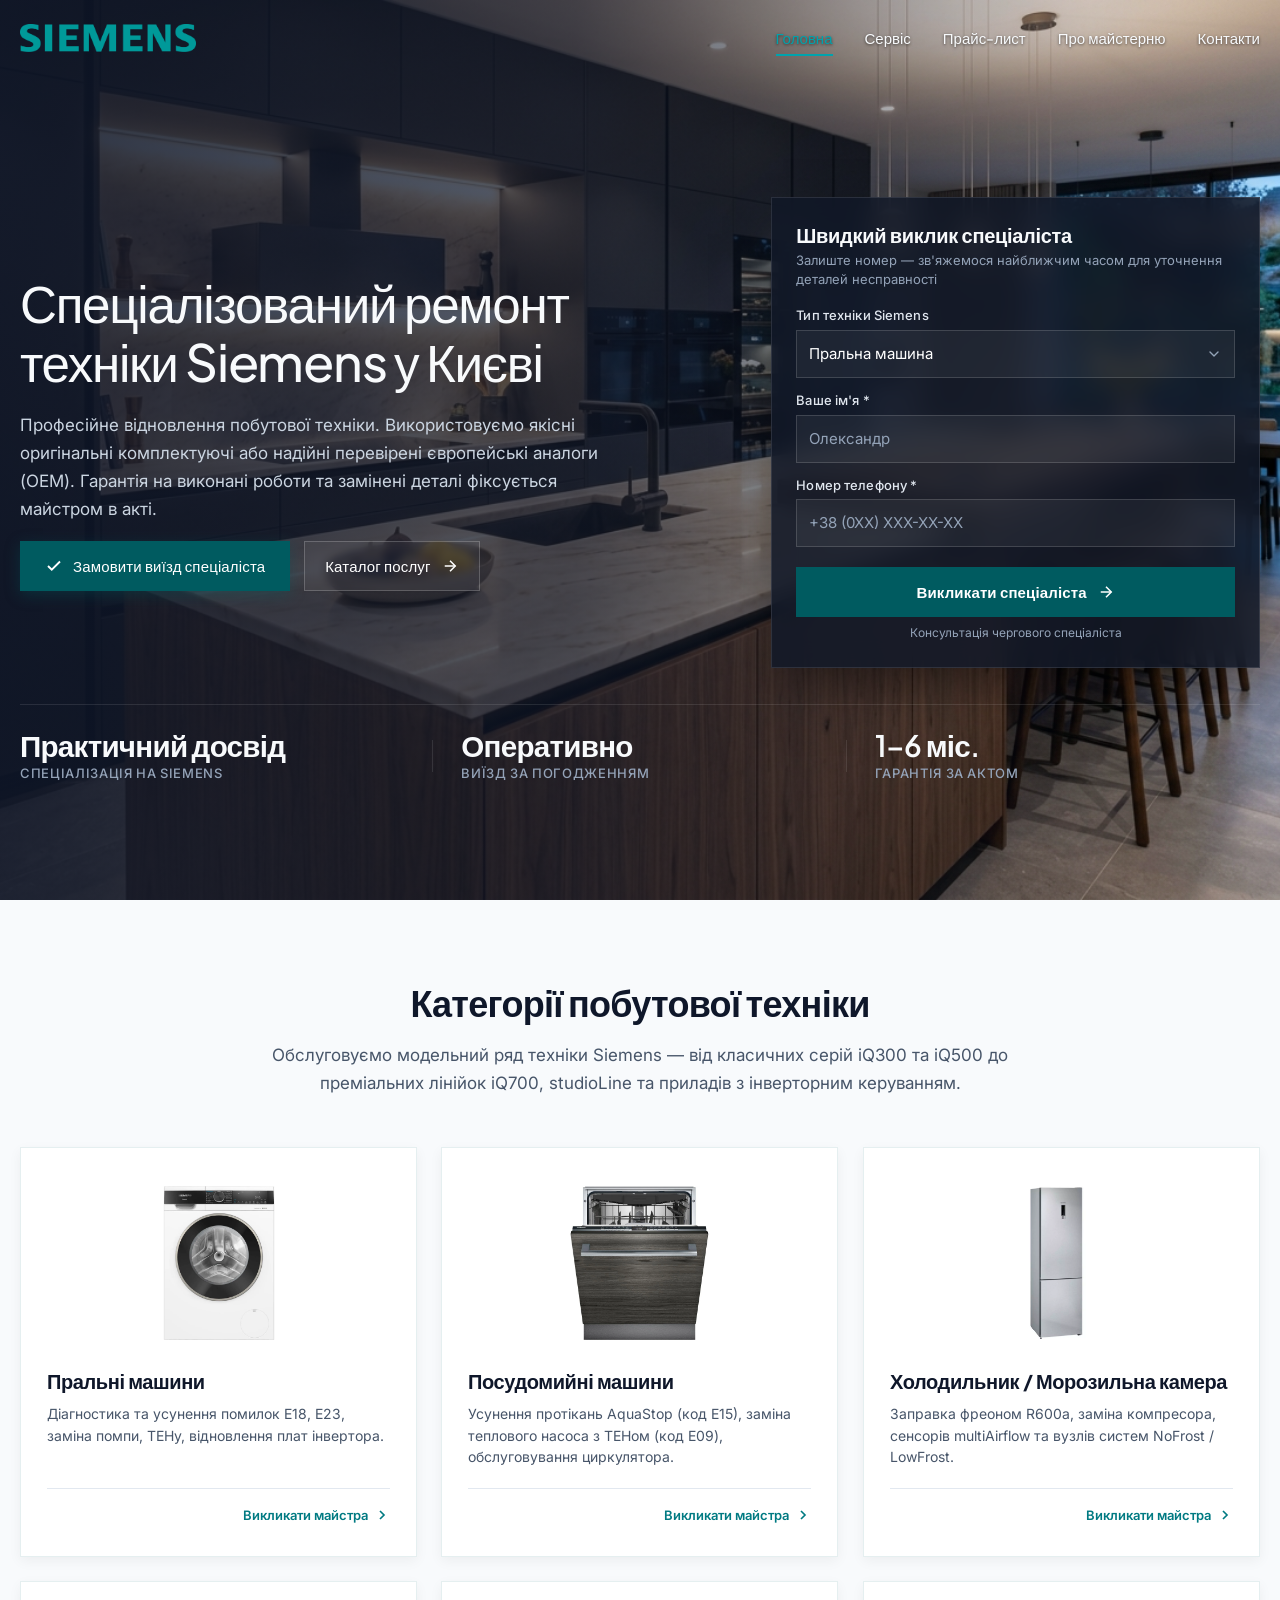
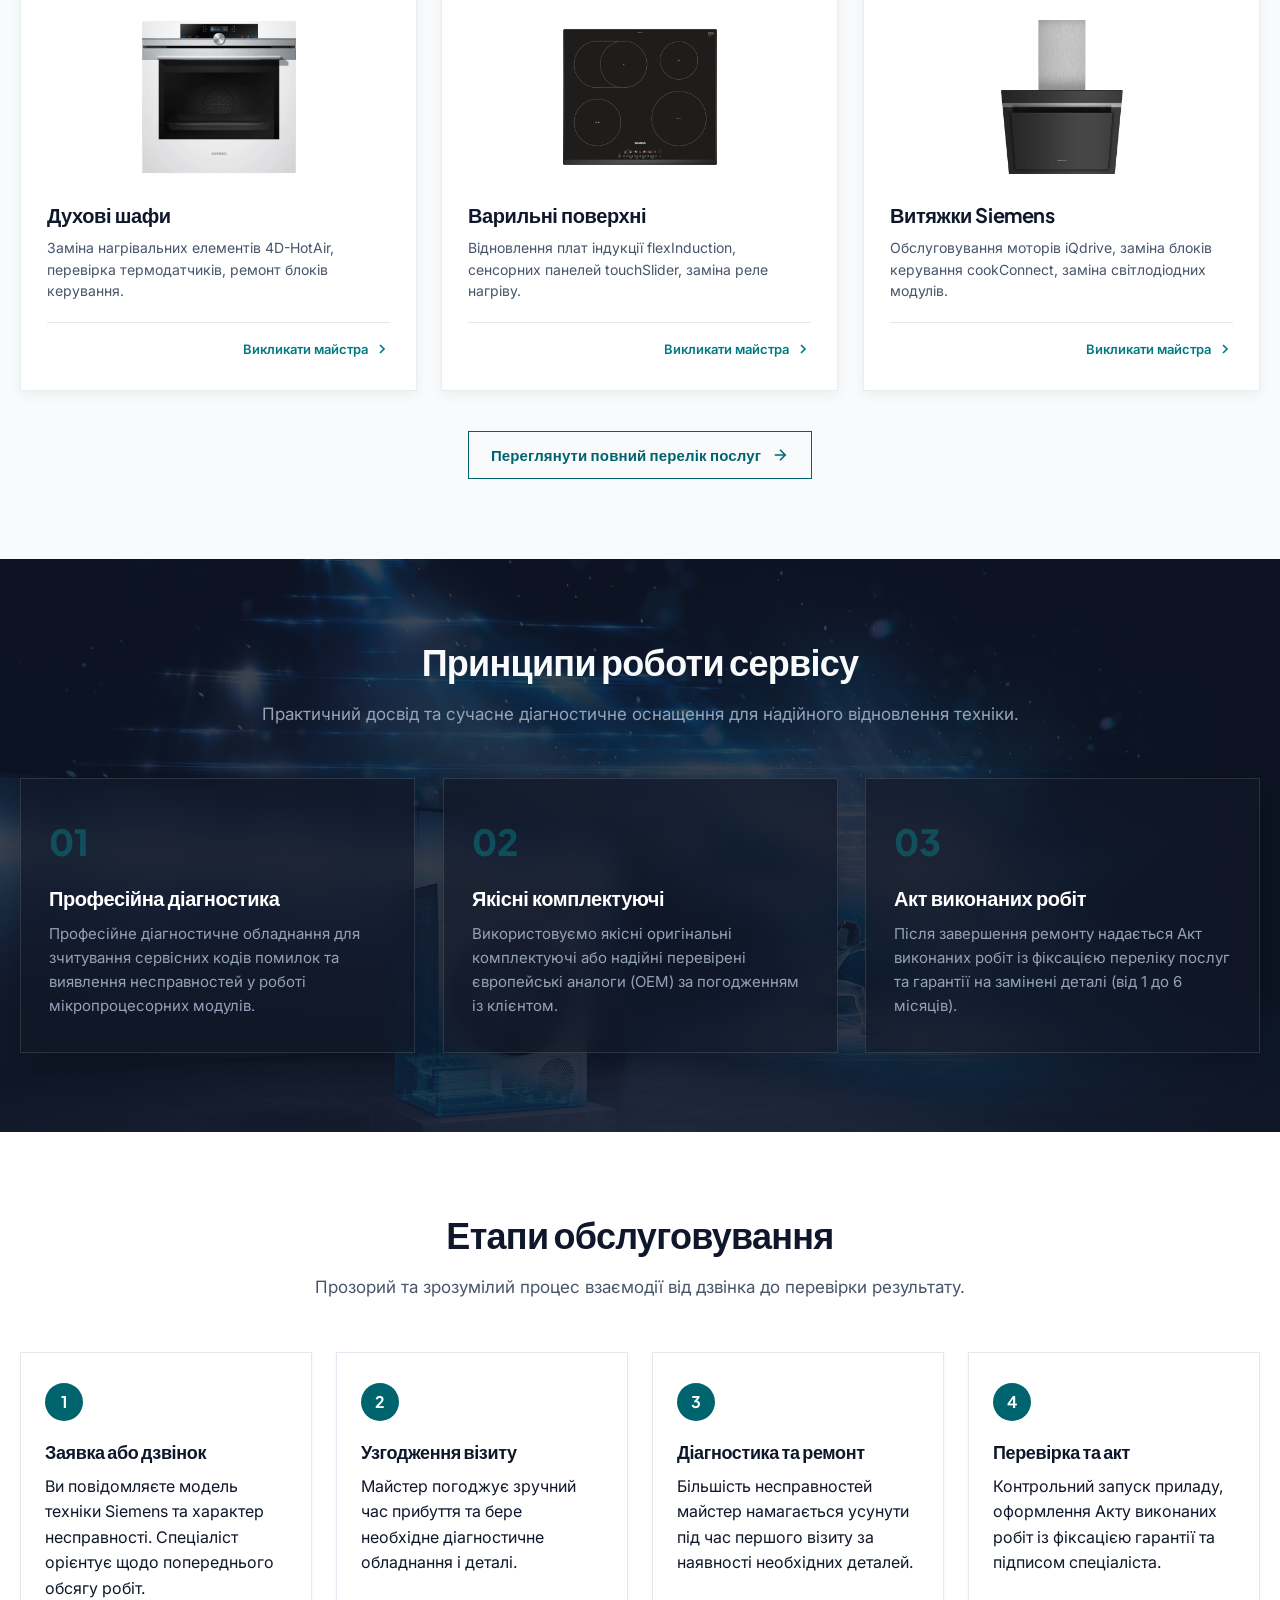
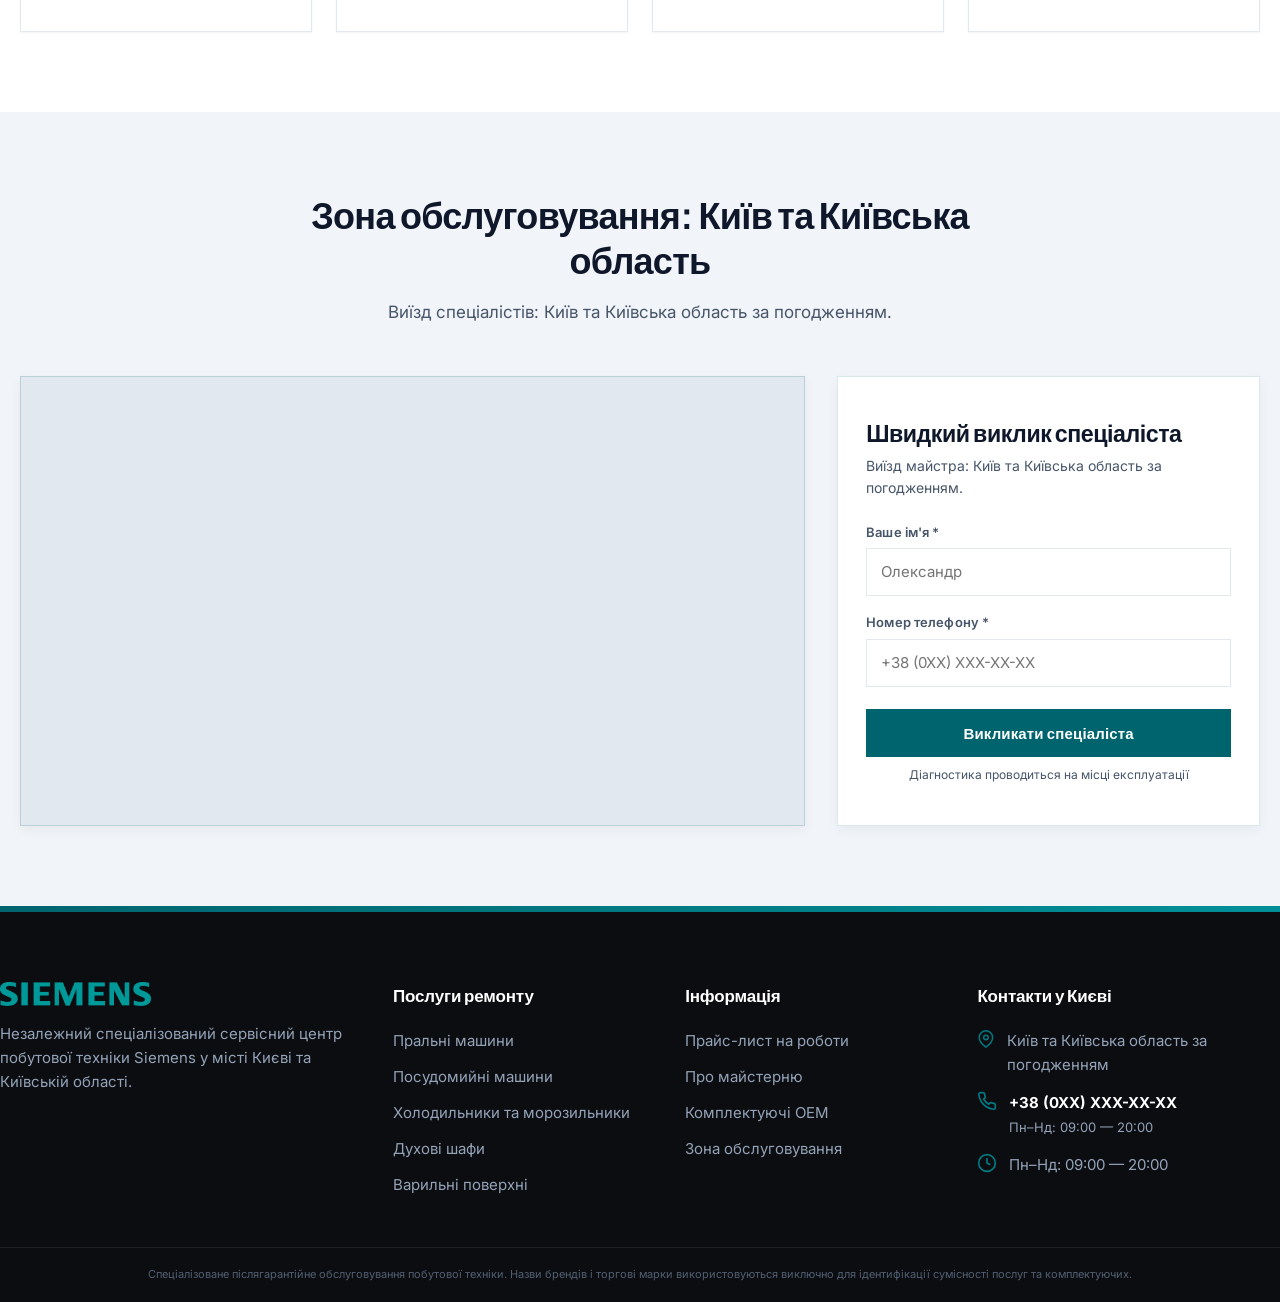
==== commit e6d69e5e: "Remove copyright line from footer across all pages" ====
--- a/index.html
+++ b/index.html
@@ -534,10 +534,7 @@
     </div>
 
     <div class="footer-bottom">
-      <div class="container footer-bottom-inner">
-        <div class="footer-copyright">
-          © <span data-config="current-year">2026</span> Сервісний центр. Всі права захищено.
-        </div>
+      <div class="container">
         <p class="legal-disclaimer">
           Спеціалізоване післягарантійне обслуговування побутової техніки. Назви брендів і торгові марки використовуються виключно для ідентифікації сумісності послуг та комплектуючих.
         </p>
--- a/css/style.css
+++ b/css/style.css
@@ -1755,22 +1755,8 @@
 }
 
 .footer-bottom {
-  padding: 20px 0;
+  padding: 18px 0;
   border-top: 1px solid rgba(255, 255, 255, 0.08);
-}
-
-.footer-bottom-inner {
-  display: flex;
-  align-items: center;
-  justify-content: space-between;
-  flex-wrap: wrap;
-  gap: 16px;
-}
-
-.footer-copyright {
-  font-size: 0.8125rem;
-  color: #64748b;
-  white-space: nowrap;
 }
 
 .legal-disclaimer {
@@ -1779,15 +1765,7 @@
   font-weight: 400;
   line-height: 1.6;
   margin: 0;
-  max-width: 720px;
-}
-
-@media (max-width: 768px) {
-  .footer-bottom-inner {
-    flex-direction: column;
-    align-items: flex-start;
-    gap: 10px;
-  }
+  text-align: center;
 }
 
 /* --------------------------------------------------------------------------
